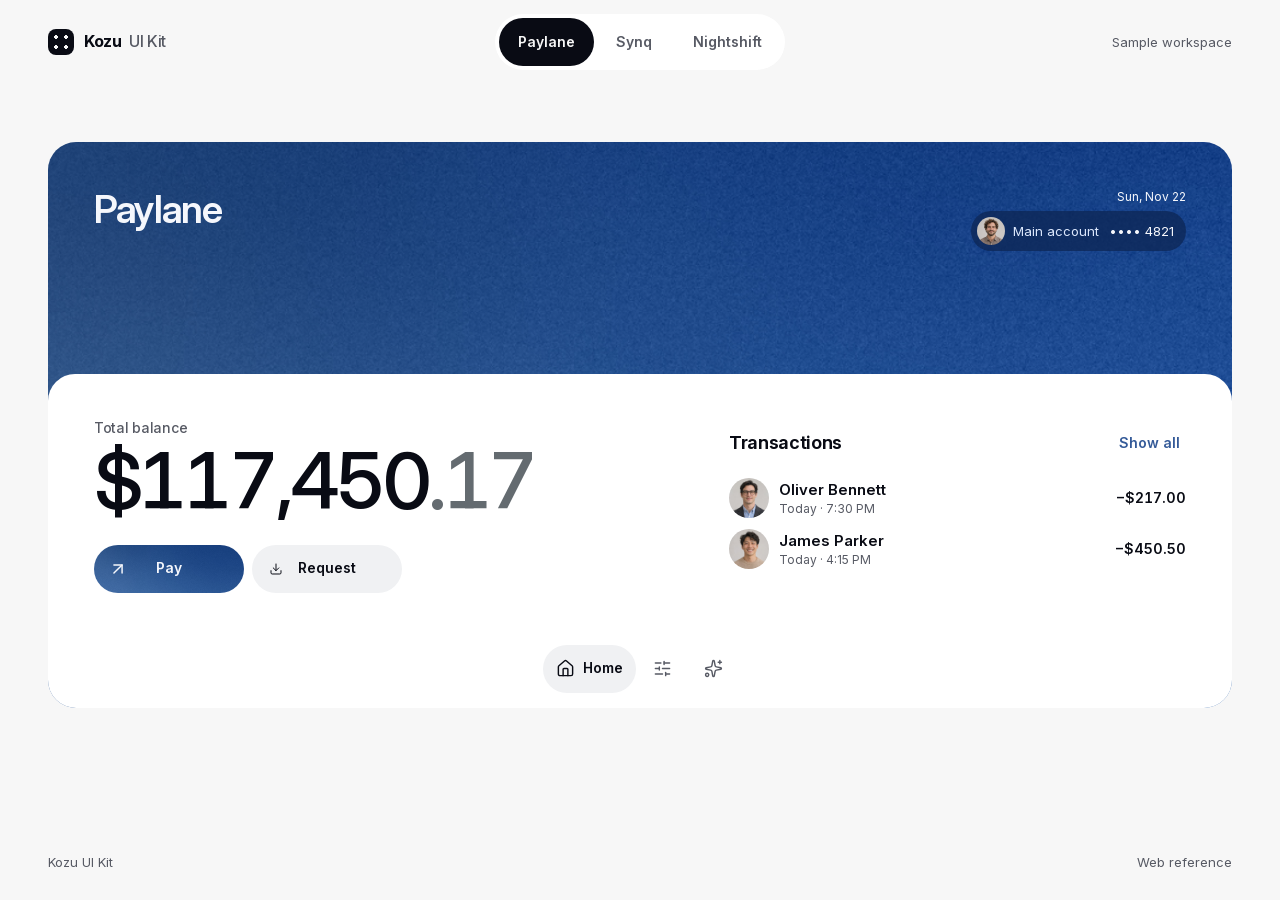
==== web/index.html @ 4b98b104 "Rebuild Kozu UI around Paylane, Synq and Nightshift" ====
<!doctype html>
<html lang="en" data-surface="paylane">
<head>
  <meta charset="utf-8">
  <meta name="viewport" content="width=device-width, initial-scale=1">
  <meta name="color-scheme" content="light dark">
  <title>Kozu UI Kit</title>
  <link rel="stylesheet" href="kozu.css">
  <script src="demo.js" defer></script>
</head>
<body>
  <svg class="kozu-symbols" xmlns="http://www.w3.org/2000/svg" aria-hidden="true">
    <symbol id="icon-up-right" viewBox="0 0 24 24"><path d="M7 7h10v10"/><path d="M7 17 17 7"/></symbol>
    <symbol id="icon-arrow-up" viewBox="0 0 24 24"><path d="m5 12 7-7 7 7"/><path d="M12 19V5"/></symbol>
    <symbol id="icon-download" viewBox="0 0 24 24"><path d="M12 15V3"/><path d="M21 15v4a2 2 0 0 1-2 2H5a2 2 0 0 1-2-2v-4"/><path d="m7 10 5 5 5-5"/></symbol>
    <symbol id="icon-shopping" viewBox="0 0 24 24"><path d="M16 10a4 4 0 0 1-8 0"/><path d="M3.103 6.034h17.794"/><path d="M3.4 5.467a2 2 0 0 0-.4 1.2V20a2 2 0 0 0 2 2h14a2 2 0 0 0 2-2V6.667a2 2 0 0 0-.4-1.2l-2-2.667A2 2 0 0 0 17 2H7a2 2 0 0 0-1.6.8z"/></symbol>
    <symbol id="icon-plus" viewBox="0 0 24 24"><path d="M5 12h14"/><path d="M12 5v14"/></symbol>
    <symbol id="icon-close" viewBox="0 0 24 24"><path d="M18 6 6 18"/><path d="m6 6 12 12"/></symbol>
    <symbol id="icon-sparkles" viewBox="0 0 24 24"><path d="M11.017 2.814a1 1 0 0 1 1.966 0l1.051 5.558a2 2 0 0 0 1.594 1.594l5.558 1.051a1 1 0 0 1 0 1.966l-5.558 1.051a2 2 0 0 0-1.594 1.594l-1.051 5.558a1 1 0 0 1-1.966 0l-1.051-5.558a2 2 0 0 0-1.594-1.594l-5.558-1.051a1 1 0 0 1 0-1.966l5.558-1.051a2 2 0 0 0 1.594-1.594z"/><path d="M20 2v4"/><path d="M22 4h-4"/><circle cx="4" cy="20" r="2"/></symbol>
    <symbol id="icon-layers" viewBox="0 0 24 24"><path d="M12.83 2.18a2 2 0 0 0-1.66 0L2.6 6.08a1 1 0 0 0 0 1.83l8.58 3.91a2 2 0 0 0 1.66 0l8.58-3.9a1 1 0 0 0 0-1.83z"/><path d="M2 12a1 1 0 0 0 .58.91l8.6 3.91a2 2 0 0 0 1.65 0l8.58-3.9A1 1 0 0 0 22 12"/><path d="M2 17a1 1 0 0 0 .58.91l8.6 3.91a2 2 0 0 0 1.65 0l8.58-3.9A1 1 0 0 0 22 17"/></symbol>
    <symbol id="icon-search" viewBox="0 0 24 24"><path d="m21 21-4.34-4.34"/><circle cx="11" cy="11" r="8"/></symbol>
    <symbol id="icon-chevron" viewBox="0 0 24 24"><path d="m6 9 6 6 6-6"/></symbol>
    <symbol id="icon-mic" viewBox="0 0 24 24"><path d="M12 19v3"/><path d="M19 10v2a7 7 0 0 1-14 0v-2"/><rect x="9" y="2" width="6" height="13" rx="3"/></symbol>
    <symbol id="icon-mail" viewBox="0 0 24 24"><path d="m22 7-8.991 5.727a2 2 0 0 1-2.009 0L2 7"/><rect x="2" y="4" width="20" height="16" rx="2"/></symbol>
    <symbol id="icon-calendar" viewBox="0 0 24 24"><path d="M8 2v4"/><path d="M16 2v4"/><rect width="18" height="18" x="3" y="4" rx="2"/><path d="M3 10h18"/><path d="M8 14h.01"/><path d="M12 14h.01"/><path d="M16 14h.01"/><path d="M8 18h.01"/><path d="M12 18h.01"/><path d="M16 18h.01"/></symbol>
    <symbol id="icon-folder" viewBox="0 0 24 24"><path d="M20 20a2 2 0 0 0 2-2V8a2 2 0 0 0-2-2h-7.9a2 2 0 0 1-1.69-.9L9.6 3.9A2 2 0 0 0 7.93 3H4a2 2 0 0 0-2 2v13a2 2 0 0 0 2 2Z"/></symbol>
    <symbol id="icon-check" viewBox="0 0 24 24"><path d="M20 6 9 17l-5-5"/></symbol>
    <symbol id="icon-file" viewBox="0 0 24 24"><path d="M6 22a2 2 0 0 1-2-2V4a2 2 0 0 1 2-2h8a2.4 2.4 0 0 1 1.704.706l3.588 3.588A2.4 2.4 0 0 1 20 8v12a2 2 0 0 1-2 2z"/><path d="M14 2v5a1 1 0 0 0 1 1h5"/><path d="M10 9H8"/><path d="M16 13H8"/><path d="M16 17H8"/></symbol>
    <symbol id="icon-home" viewBox="0 0 24 24"><path d="M15 21v-8a1 1 0 0 0-1-1h-4a1 1 0 0 0-1 1v8"/><path d="M3 10a2 2 0 0 1 .709-1.528l7-6a2 2 0 0 1 2.582 0l7 6A2 2 0 0 1 21 10v9a2 2 0 0 1-2 2H5a2 2 0 0 1-2-2z"/></symbol>
    <symbol id="icon-analytics" viewBox="0 0 24 24"><path d="M10 5H3"/><path d="M12 19H3"/><path d="M14 3v4"/><path d="M16 17v4"/><path d="M21 12h-9"/><path d="M21 19h-5"/><path d="M21 5h-7"/><path d="M8 10v4"/><path d="M8 12H3"/></symbol>
  </svg>
  <a class="kozu-skip" href="#main">Skip to content</a>
  <header class="kit-header">
    <div class="kit-brand"><span class="kit-mark" aria-hidden="true"></span>Kozu <span class="kit-brand-sub">UI Kit</span></div>
    <div class="kozu-tabs kit-tabs kozu-frost" role="tablist" aria-label="Reference apps">
      <button type="button" id="tab-paylane" role="tab" aria-selected="true" aria-controls="paylane">Paylane</button>
      <button type="button" id="tab-synq" role="tab" aria-selected="false" aria-controls="synq" tabindex="-1">Synq</button>
      <button type="button" id="tab-nightshift" role="tab" aria-selected="false" aria-controls="nightshift" tabindex="-1">Nightshift</button>
    </div>
    <span class="kit-meta">Sample workspace</span>
  </header>

  <main id="main" class="kit-main" tabindex="-1">
    <section id="paylane" class="view paylane" role="tabpanel" aria-labelledby="tab-paylane" tabindex="0">
      <div class="paylane-shell kozu-blue">
        <header class="paylane-heading">
          <h1>Paylane</h1>
          <div class="paylane-context"><time datetime="2026-11-22">Sun, Nov 22</time><div class="account-chip"><img class="account-photo" src="../Assets/People/alex.jpg" width="28" height="28" alt=""><div><span>Main account</span><span aria-label="Account ending in 4821">•••• 4821</span></div></div></div>
        </header>

        <div class="paylane-sheet">
          <div class="dock-wrap">
            <div class="kozu-tabs paylane-dock" role="tablist" aria-label="Paylane views">
              <button type="button" id="dock-home" role="tab" aria-label="Home" aria-selected="true" aria-controls="paylane-home"><svg class="kozu-icon icon-home" aria-hidden="true"><use href="#icon-home"></use></svg><span>Home</span></button>
              <button type="button" id="dock-analytics" role="tab" aria-label="Analytics" aria-selected="false" aria-controls="paylane-analytics" tabindex="-1"><svg class="kozu-icon icon-analytics" aria-hidden="true"><use href="#icon-analytics"></use></svg><span>Analytics</span></button>
              <button type="button" id="dock-update" role="tab" aria-label="Weekly update" aria-selected="false" aria-controls="paylane-update" tabindex="-1"><svg class="kozu-icon icon-sparkles" aria-hidden="true"><use href="#icon-sparkles"></use></svg><span>Update</span></button>
            </div>
          </div>
          <div class="paylane-pane paylane-home" id="paylane-home" role="tabpanel" aria-labelledby="dock-home" tabindex="0">
            <section class="balance" aria-labelledby="balance-heading">
              <h2 id="balance-heading">Total balance</h2>
              <p class="balance-value kozu-numeral" aria-label="117,450 dollars and 17 cents"><span>$117,450</span><span class="balance-cents">.17</span></p>
              <div class="balance-actions">
                <button type="button" class="kozu-button kozu-paired pay-button" data-transfer="pay"><svg class="kozu-icon icon-up-right" aria-hidden="true"><use href="#icon-up-right"></use></svg>Pay</button>
                <button type="button" class="kozu-button kozu-paired" data-transfer="request"><svg class="kozu-icon icon-download" aria-hidden="true"><use href="#icon-download"></use></svg>Request</button>
              </div>
              <p id="transfer-result" class="transfer-result" role="status"></p>
            </section>
            <section class="ledger" aria-labelledby="ledger-heading">
              <header class="section-heading"><h2 id="ledger-heading">Transactions</h2><button type="button" class="kozu-button kozu-quiet" id="ledger-toggle" aria-controls="older-transactions" aria-expanded="false">Show all</button></header>
              <ul role="list" class="ledger-list">
                <li data-spend="217" data-day="2026-11-22"><img class="ledger-photo" src="../Assets/People/oliver.jpg" width="40" height="40" alt=""><div><strong>Oliver Bennett</strong><time datetime="2026-11-22T19:30">Today · 7:30 PM</time></div><span class="kozu-numeral">−$217.00</span></li>
                <li data-spend="450.5" data-day="2026-11-22"><img class="ledger-photo" src="../Assets/People/james.jpg" width="40" height="40" alt=""><div><strong>James Parker</strong><time datetime="2026-11-22T16:15">Today · 4:15 PM</time></div><span class="kozu-numeral">−$450.50</span></li>
              </ul>
              <ul role="list" class="ledger-list" id="older-transactions" hidden>
                <li data-spend="84.25" data-day="2026-11-22"><span class="ledger-icon tone-sand"><svg class="kozu-icon icon-shopping" aria-hidden="true"><use href="#icon-shopping"></use></svg></span><div><strong>Common Market</strong><span>Today · 11:42 AM</span></div><span class="kozu-numeral">−$84.25</span></li>
                <li><span class="ledger-icon tone-blue"><svg class="kozu-icon icon-download" aria-hidden="true"><use href="#icon-download"></use></svg></span><div><strong>Studio payout</strong><span>Nov 21 · 9:00 AM</span></div><span class="kozu-numeral ledger-income">+$4,800.00</span></li>
                <li data-spend="310" data-day="2026-11-21"><span class="ledger-icon tone-violet"><svg class="kozu-icon icon-up-right" aria-hidden="true"><use href="#icon-up-right"></use></svg></span><div><strong>Union Studio</strong><span>Nov 21 · 8:42 AM</span></div><span class="kozu-numeral">−$310.00</span></li>
                <li data-spend="129" data-day="2026-11-20"><span class="ledger-icon tone-blue"><svg class="kozu-icon icon-shopping" aria-hidden="true"><use href="#icon-shopping"></use></svg></span><div><strong>Field Notes</strong><span>Nov 20 · 1:20 PM</span></div><span class="kozu-numeral">−$129.00</span></li>
                <li data-spend="540" data-day="2026-11-19"><span class="ledger-icon tone-blue"><svg class="kozu-icon icon-up-right" aria-hidden="true"><use href="#icon-up-right"></use></svg></span><div><strong>Northstar Works</strong><span>Nov 19 · 12:16 PM</span></div><span class="kozu-numeral">−$540.00</span></li>
                <li data-spend="72" data-day="2026-11-18"><span class="ledger-icon tone-sand"><svg class="kozu-icon icon-shopping" aria-hidden="true"><use href="#icon-shopping"></use></svg></span><div><strong>Courier Coffee</strong><span>Nov 18 · 9:04 AM</span></div><span class="kozu-numeral">−$72.00</span></li>
                <li data-spend="244.25" data-day="2026-11-17"><span class="ledger-icon tone-sand"><svg class="kozu-icon icon-shopping" aria-hidden="true"><use href="#icon-shopping"></use></svg></span><div><strong>Common Market</strong><span>Nov 17 · 6:31 PM</span></div><span class="kozu-numeral">−$244.25</span></li>
                <li data-spend="127.8" data-day="2026-11-16"><span class="ledger-icon tone-blue"><svg class="kozu-icon icon-up-right" aria-hidden="true"><use href="#icon-up-right"></use></svg></span><div><strong>Park Mobile</strong><span>Nov 16 · 11:07 AM</span></div><span class="kozu-numeral">−$127.80</span></li>
                <li data-spend="1875" data-day="2026-11-12"><span class="ledger-icon tone-violet"><svg class="kozu-icon icon-up-right" aria-hidden="true"><use href="#icon-up-right"></use></svg></span><div><strong>West End Properties</strong><span>Nov 12 · 10:02 AM</span></div><span class="kozu-numeral">−$1,875.00</span></li>
                <li><span class="ledger-icon tone-blue"><svg class="kozu-icon icon-download" aria-hidden="true"><use href="#icon-download"></use></svg></span><div><strong>Studio payout</strong><span>Nov 11 · 9:00 AM</span></div><span class="kozu-numeral ledger-income">+$4,000.00</span></li>
                <li data-spend="486" data-day="2026-11-04"><span class="ledger-icon tone-blue"><svg class="kozu-icon icon-shopping" aria-hidden="true"><use href="#icon-shopping"></use></svg></span><div><strong>Field Notes</strong><span>Nov 4 · 3:30 PM</span></div><span class="kozu-numeral">−$486.00</span></li>
              </ul>
            </section>
          </div>
          <section class="spending paylane-pane" id="paylane-analytics" role="tabpanel" aria-labelledby="dock-analytics" tabindex="0" hidden>
            <header class="section-heading">
              <h2 id="spending-heading">Spending</h2>
              <div class="kozu-segment" role="group" aria-label="Spending period">
                <button type="button" data-period="week" aria-pressed="true">Week</button>
                <button type="button" data-period="month" aria-pressed="false">Month</button>
              </div>
            </header>
            <p class="spending-total kozu-numeral" id="spending-total" aria-live="polite"></p>
            <p class="spending-date" id="spending-date"></p>
            <ul role="list" class="spending-chart" id="spending-chart" aria-label="Spending by day"></ul>
          </section>
          <section class="weekly kozu-story paylane-pane" id="paylane-update" role="tabpanel" aria-labelledby="dock-update" tabindex="0" hidden>
            <h2 id="weekly-heading"><svg class="kozu-icon icon-sparkles" aria-hidden="true"><use href="#icon-sparkles"></use></svg>Weekly update</h2>
            <div class="weekly-message">
              <p>Your income<br>is up <strong>20%.</strong></p>
              <p class="weekly-caption">$4,800 this week · $4,000 last week</p>
            </div>
          </section>
        </div>
      </div>
      <dialog class="transfer-dialog" id="transfer-dialog" aria-labelledby="transfer-title">
        <form id="transfer-form">
          <header class="section-heading"><h2 id="transfer-title">Pay</h2><button class="kozu-button kozu-icon-button kozu-quiet" id="transfer-close" type="button" aria-label="Close"><svg class="kozu-icon icon-close" aria-hidden="true"><use href="#icon-close"></use></svg></button></header>
          <p class="dialog-help">Sample transaction</p>
          <label>Person or business<input name="recipient" type="text" maxlength="80" required autofocus></label>
          <label>Amount in USD<input name="amount" type="number" inputmode="decimal" min="0.01" max="117450.17" step="0.01" required></label>
          <button class="kozu-button kozu-primary" type="submit" id="transfer-submit">Preview payment</button>
        </form>
      </dialog>
    </section>

    <section id="synq" class="view synq" role="tabpanel" aria-labelledby="tab-synq" tabindex="0" hidden>
      <header class="view-heading">
        <div><h1>Active Flow</h1><p>Synq workspace</p></div>
        <button type="button" class="kozu-button kozu-frost kozu-paired" id="new-task"><svg class="kozu-icon icon-plus" aria-hidden="true"><use href="#icon-plus"></use></svg>Add task</button>
      </header>

      <div class="synq-grid">
        <section class="agents kozu-frost" aria-labelledby="agents-heading">
          <header class="section-heading"><h2 id="agents-heading">Agents</h2><span class="panel-note" id="agent-count">3 in progress</span></header>
          <details class="agent" data-progress="74" name="agents">
            <summary><span class="agent-icon"><svg class="kozu-icon icon-sparkles" aria-hidden="true"><use href="#icon-sparkles"></use></svg></span><span class="agent-identity"><strong>Nova</strong><span>Personal assistant</span></span><span class="agent-meter" aria-hidden="true"><span class="kozu-dotmeter"></span></span><span class="agent-percent kozu-numeral">74%</span><svg class="kozu-icon icon-chevron" aria-hidden="true"><use href="#icon-chevron"></use></svg></summary>
            <div class="agent-detail">
              <ul role="list" class="agent-tasks"><li><span class="dot complete"></span><span>Sort incoming email</span><span>Done</span></li><li><span class="dot working"></span><span>Prepare meeting briefs</span><span>In progress</span></li></ul>
              <div class="agent-actions"><span class="agent-state">In progress</span><button type="button" class="kozu-button kozu-quiet" data-agent-action="pause">Pause</button><button type="button" class="kozu-button kozu-quiet" data-agent-action="advance">+10 points</button></div>
            </div>
          </details>
          <details class="agent" data-progress="41" name="agents" open>
            <summary><span class="agent-icon"><svg class="kozu-icon icon-layers" aria-hidden="true"><use href="#icon-layers"></use></svg></span><span class="agent-identity"><strong>Atlas</strong><span>Automation agent</span></span><span class="agent-meter" aria-hidden="true"><span class="kozu-dotmeter"></span></span><span class="agent-percent kozu-numeral">41%</span><svg class="kozu-icon icon-chevron" aria-hidden="true"><use href="#icon-chevron"></use></svg></summary>
            <div class="agent-detail">
              <ul role="list" class="agent-tasks"><li><span class="dot complete"></span><span>Process spreadsheets</span><span>Done</span></li><li><span class="dot working"></span><span>Gather industry reports</span><span>In progress</span></li><li><span class="dot"></span><span>Draft presentation</span><span>Queued</span></li></ul>
              <div class="agent-actions"><span class="agent-state">In progress</span><button type="button" class="kozu-button kozu-quiet" data-agent-action="pause">Pause</button><button type="button" class="kozu-button kozu-quiet" data-agent-action="advance">+10 points</button></div>
            </div>
          </details>
          <details class="agent" data-progress="22" name="agents">
            <summary><span class="agent-icon"><svg class="kozu-icon icon-search" aria-hidden="true"><use href="#icon-search"></use></svg></span><span class="agent-identity"><strong>Orion</strong><span>Research agent</span></span><span class="agent-meter" aria-hidden="true"><span class="kozu-dotmeter"></span></span><span class="agent-percent kozu-numeral">22%</span><svg class="kozu-icon icon-chevron" aria-hidden="true"><use href="#icon-chevron"></use></svg></summary>
            <div class="agent-detail">
              <ul role="list" class="agent-tasks"><li><span class="dot working"></span><span>Review source material</span><span>In progress</span></li><li><span class="dot"></span><span>Write research summary</span><span>Queued</span></li></ul>
              <div class="agent-actions"><span class="agent-state">In progress</span><button type="button" class="kozu-button kozu-quiet" data-agent-action="pause">Pause</button><button type="button" class="kozu-button kozu-quiet" data-agent-action="advance">+10 points</button></div>
            </div>
          </details>
          <p class="kozu-sr" id="agent-announcement" role="status"></p>
        </section>

        <div class="synq-side">
          <section class="synq-composer kozu-frost" aria-labelledby="composer-heading">
            <header class="section-heading"><h2 id="composer-heading">Ask Synq</h2><span class="panel-note">Sample input</span></header>
            <form id="task-form">
              <label for="task-input" class="kozu-sr">Task description</label>
              <textarea id="task-input" required maxlength="160" placeholder="Ask anything…"></textarea>
              <div class="composer-actions">
                <button type="button" id="listen" class="kozu-button kozu-quiet kozu-paired"><svg class="kozu-icon icon-mic" aria-hidden="true"><use href="#icon-mic"></use></svg><span id="listen-label">Listen</span></button>
                <div class="waveform" aria-hidden="true" hidden>
                  <span><i></i><i></i><i></i><i></i><i></i><i></i><i></i><i></i><i></i></span>
                  <span><i></i><i></i><i></i><i></i><i></i><i></i><i></i><i></i><i></i></span>
                  <span><i></i><i></i><i></i><i></i><i></i><i></i><i></i><i></i><i></i></span>
                </div>
                <button type="submit" class="kozu-button kozu-icon-button kozu-primary" aria-label="Queue task"><svg class="kozu-icon icon-arrow-up" aria-hidden="true"><use href="#icon-arrow-up"></use></svg></button>
              </div>
            </form>
            <p class="kozu-sr" id="listen-status" role="status"></p>
            <ul role="list" id="queued-tasks" class="queued-tasks" aria-label="Queued tasks" hidden></ul>
          </section>
          <section class="connections kozu-frost" aria-labelledby="connections-heading">
            <h2 id="connections-heading">Connected sources</h2>
            <div class="connections-row"><div class="kozu-sources" aria-hidden="true">
              <span><svg class="kozu-icon icon-mail" aria-hidden="true"><use href="#icon-mail"></use></svg></span><span><svg class="kozu-icon icon-calendar" aria-hidden="true"><use href="#icon-calendar"></use></svg></span><span><svg class="kozu-icon icon-folder" aria-hidden="true"><use href="#icon-folder"></use></svg></span>
            </div><p>Mail, Calendar, and Drive</p></div>
          </section>
        </div>
      </div>
    </section>

    <section id="nightshift" class="view nightshift" role="tabpanel" aria-labelledby="tab-nightshift" tabindex="0" hidden>
      <header class="view-heading">
        <div><h1>On-call terminal</h1><p>Nightshift</p></div>
        <span class="kozu-state"><span class="dot complete" aria-hidden="true"></span>On call</span>
      </header>

      <div class="terminal kozu-frost">
        <div class="terminal-top">
          <div class="kozu-tabs terminal-tabs" role="tablist" aria-label="Environment">
            <button type="button" id="tab-eu" role="tab" aria-selected="true" aria-controls="incident-view" data-env="eu">prod-eu</button>
            <button type="button" id="tab-us" role="tab" aria-selected="false" aria-controls="incident-view" data-env="us" tabindex="-1">prod-us</button>
            <button type="button" id="tab-stage" role="tab" aria-selected="false" aria-controls="incident-view" data-env="stage" tabindex="-1">staging</button>
          </div>
          <span id="terminal-scope" class="terminal-scope">214 services</span>
        </div>
        <div id="incident-view" class="terminal-body" role="tabpanel" aria-labelledby="tab-eu" tabindex="0">
          <aside class="incident-info" aria-labelledby="incident-heading">
            <span id="incident-id" class="incident-id"></span>
            <h2 id="incident-heading"></h2>
            <span class="kozu-state incident-state"><svg class="kozu-icon icon-check" aria-hidden="true"><use href="#icon-check"></use></svg>Resolved</span>
            <dl class="incident-metrics">
              <div><dt>Time to fix</dt><dd id="time-to-fix"></dd></div>
              <div><dt>People paged</dt><dd>0</dd></div>
            </dl>
            <p id="incident-summary"></p>
          </aside>
          <div class="terminal-output">
            <section aria-labelledby="log-heading">
              <header class="section-heading log-heading"><h3 id="log-heading">Run log</h3><span id="log-date" class="panel-note">Nov 22 · UTC</span></header>
              <ol role="list" id="run-log" class="run-log"></ol>
            </section>
            <figure class="terminal-chart">
              <figcaption><span id="terminal-chart-label"></span><span id="terminal-chart-value"></span></figcaption>
              <div id="terminal-bars" class="terminal-bars" aria-hidden="true"></div>
            </figure>
            <div class="terminal-controls">
              <label for="replay-step">Replay step</label>
              <input id="replay-step" type="range" min="1" max="5" value="5" step="1">
              <output id="replay-count" for="replay-step"></output>
              <button type="button" id="report-toggle" class="kozu-button kozu-quiet kozu-paired" aria-expanded="false" aria-controls="incident-report"><svg class="kozu-icon icon-file" aria-hidden="true"><use href="#icon-file"></use></svg><span>View report</span></button>
            </div>
            <div class="terminal-report" id="incident-report" hidden><h3>Incident report</h3><p id="report-copy"></p></div>
          </div>
        </div>
      </div>
    </section>
  </main>
  <footer class="kit-footer"><span>Kozu UI Kit</span><span>Web reference</span></footer>
</body>
</html>
---- web/kozu.css ----
/* Kozu foundation. Material, role, and control values shared by the web views. */
@font-face {
  font-family: Inter;
  src: url("../Fonts/InterVariable.woff2") format("woff2");
  font-style: normal;
  font-weight: 100 900;
  font-display: swap;
}

:root, [data-surface="paylane"] {
  color-scheme: light;
  --kozu-font: Inter, system-ui, -apple-system, BlinkMacSystemFont, "Segoe UI", sans-serif;
  --kozu-mono: ui-monospace, "SFMono-Regular", Consolas, monospace;
  --kozu-paper: #F7F7F7;
  --kozu-paper-raised: #FFFFFF;
  --kozu-paper-input: #F0F1F3;
  --kozu-paper-ink: #090B14;
  --kozu-paper-muted: #575A64;
  --kozu-blue-base: #14295F;
  --kozu-blue-light: #79A3DD;
  --kozu-blue-action: #345A98;
  --kozu-blue-ink: #F5F7FC;
  --kozu-blue-muted: #DCE8FD;
  --kozu-smoke-base: #090F19;
  --kozu-smoke-panel: #1B2634;
  --kozu-smoke-frost: #101A2AC2;
  --kozu-smoke-ink: #F5F7FC;
  --kozu-smoke-muted: #BAC6DA;
  --kozu-smoke-active: #D4E6FF;
  --kozu-night-base: #020908;
  --kozu-night-panel: #17231A;
  --kozu-night-frost: #041916CD;
  --kozu-night-ink: #F1F5F1;
  --kozu-night-muted: #ACBCB5;
  --kozu-acid: #BFDF38;
  --kozu-acid-ink: #1A240D;
  --kozu-radius: 24px;
  --kozu-radius-small: 14px;
  --kozu-radius-pill: 999px;
  --kozu-target: 48px;
  --kozu-blur: 28px;
  --kozu-overlay-blur: 40px;
  --kozu-canvas: var(--kozu-paper);
  --kozu-panel: var(--kozu-paper-raised);
  --kozu-ink: var(--kozu-paper-ink);
  --kozu-muted: var(--kozu-paper-muted);
  --kozu-accent: var(--kozu-blue-action);
  --kozu-on-accent: #fff;
  --kozu-focus: #172f58;
  --kozu-on-focus: #fff;
  --kozu-control: var(--kozu-paper-input);
  --kozu-hover: #dce2df;
  --kozu-frost: var(--kozu-panel);
}

[data-surface="synq"] {
  color-scheme: dark;
  --kozu-font: "Helvetica Neue", Helvetica, Arial, sans-serif;
  --kozu-canvas: var(--kozu-smoke-base);
  --kozu-panel: var(--kozu-smoke-panel);
  --kozu-ink: var(--kozu-smoke-ink);
  --kozu-muted: var(--kozu-smoke-muted);
  --kozu-accent: var(--kozu-smoke-active);
  --kozu-on-accent: #152239;
  --kozu-focus: #e5efff;
  --kozu-on-focus: #101c30;
  --kozu-control: #253143;
  --kozu-hover: #384760;
  --kozu-frost: var(--kozu-smoke-frost);
}

[data-surface="nightshift"] {
  color-scheme: dark;
  --kozu-font: Inter, system-ui, -apple-system, BlinkMacSystemFont, "Segoe UI", sans-serif;
  --kozu-canvas: var(--kozu-night-base);
  --kozu-panel: var(--kozu-night-panel);
  --kozu-ink: var(--kozu-night-ink);
  --kozu-muted: var(--kozu-night-muted);
  --kozu-accent: var(--kozu-acid);
  --kozu-on-accent: var(--kozu-acid-ink);
  --kozu-focus: #efffd0;
  --kozu-on-focus: #17240b;
  --kozu-control: #213326;
  --kozu-hover: #304638;
  --kozu-frost: var(--kozu-night-frost);
}

* { box-sizing: border-box; }
[hidden] { display: none !important; }
html { min-inline-size: 0; background: var(--kozu-canvas); }
body {
  margin: 0;
  min-block-size: 100vh;
  display: flex;
  flex-direction: column;
  color: var(--kozu-ink);
  font: 400 1rem/1.45 var(--kozu-font);
  -webkit-font-smoothing: antialiased;
}
button, input, textarea { color: inherit; font: inherit; }
button, input, textarea, dialog { border: 0; }
button { cursor: pointer; }
button:disabled { cursor: default; opacity: .56; }
:where(h1, h2, h3, p, figure, ul, ol, dl, dd) { margin: 0; }
:where(ul, ol) { padding: 0; list-style: none; }
h1, h2, h3 { line-height: 1.13; }
h2 { font-size: 1.125rem; font-weight: 650; letter-spacing: -.02em; }
h3 { font-size: 1rem; }
::selection { background: var(--kozu-focus); color: var(--kozu-on-focus); }

.kozu-numeral { font-variant-numeric: tabular-nums lining-nums; }
.kozu-card { background: var(--kozu-panel); border-radius: var(--kozu-radius); }
.kozu-frost, .kozu-segment {
  background: var(--kozu-panel);
}

.kozu-button, .kozu-tabs > button, .kozu-segment > button {
  display: inline-flex;
  align-items: center;
  justify-content: center;
  gap: 8px;
  min-block-size: var(--kozu-target);
  border-radius: var(--kozu-radius-pill);
  padding: 8px 16px;
  background: var(--kozu-control);
  color: var(--kozu-ink);
  font-size: .875rem;
  font-weight: 600;
  line-height: 1.2;
}
.kozu-quiet, .kozu-tabs > button, .kozu-segment > button { background: transparent; }
.kozu-primary { background: var(--kozu-accent); color: var(--kozu-on-accent); }
.kozu-button.kozu-frost { background: var(--kozu-panel); }
@supports ((backdrop-filter: blur(1px)) or (-webkit-backdrop-filter: blur(1px))) {
  .kozu-frost, .kozu-button.kozu-frost {
    background: var(--kozu-frost);
    -webkit-backdrop-filter: blur(var(--kozu-blur));
    backdrop-filter: blur(var(--kozu-blur));
  }
}
.kozu-button.kozu-icon-button { inline-size: var(--kozu-target); padding: 0; }
.kozu-tabs, .kozu-segment {
  display: inline-flex;
  align-items: center;
  gap: 3px;
  padding: 4px;
  border-radius: var(--kozu-radius-pill);
}
.kozu-tabs > button { color: var(--kozu-muted); white-space: nowrap; }
.kozu-tabs > button[aria-selected="true"],
.kozu-segment > button[aria-pressed="true"] {
  background: var(--kozu-canvas);
  color: var(--kozu-ink);
}
@media (hover: hover) {
  .kozu-button:not(:disabled):hover, .kozu-tabs > button:hover, .kozu-segment > button:hover {
    background: var(--kozu-hover);
    color: var(--kozu-ink);
  }
}
.kozu-button:not(:disabled):active, .kozu-tabs > button:active, .kozu-segment > button:active {
  background: var(--kozu-accent);
  color: var(--kozu-on-accent);
}
:where(.kozu-button, .kozu-tabs > button, .kozu-segment > button):focus-visible {
  outline: 0;
  background: var(--kozu-focus) !important;
  color: var(--kozu-on-focus) !important;
  box-shadow: 0 4px 12px rgb(0 0 0 / .24);
}
.kozu-state {
  display: inline-flex;
  align-items: center;
  gap: 7px;
  width: fit-content;
  min-height: 26px;
  padding: 4px 10px;
  border-radius: var(--kozu-radius-pill);
  background: var(--kozu-control);
  color: var(--kozu-ink);
  font-size: .75rem;
  font-weight: 600;
}
.kozu-state .kozu-icon { inline-size: 14px; block-size: 14px; }
.kozu-sr, .kozu-skip:not(:focus) {
  position: absolute;
  inline-size: 1px;
  block-size: 1px;
  overflow: hidden;
  padding: 0;
  clip-path: inset(50%);
  white-space: nowrap;
}
.kozu-skip:focus {
  position: absolute;
  z-index: 2;
  top: 12px;
  left: 12px;
  padding: 12px 18px;
  border-radius: var(--kozu-radius-pill);
  background: var(--kozu-focus);
  color: var(--kozu-on-focus);
  outline: 0;
}
.kozu-symbols { position: absolute; width: 0; height: 0; overflow: hidden; }
.kozu-icon {
  display: inline-block;
  inline-size: 1.125rem;
  block-size: 1.125rem;
  flex: none;
  fill: none;
  stroke: currentColor;
  stroke-width: 1.8;
  stroke-linecap: round;
  stroke-linejoin: round;
}
.kozu-icon-button > .kozu-icon { inline-size: 24px; block-size: 24px; }
.kozu-button.kozu-paired { position: relative; padding-inline: calc(var(--kozu-target) / 2 + 12px); }
.kozu-paired > .kozu-icon {
  position: absolute;
  inset-inline-start: calc(var(--kozu-target) / 2);
  inset-block-start: 50%;
  width: .95em;
  height: .95em;
  translate: -50% -50%;
}
.kozu-paired > .icon-up-right { width: 1.4em; height: 1.4em; }

.kozu-blue {
  background-color: var(--kozu-blue-base);
  background-image: linear-gradient(120deg, rgb(9 30 72 / .46), rgb(15 44 90 / .06)),
    url("../Assets/Materials/blue.jpg"),
    radial-gradient(ellipse at 81% 125%, #6faff7, var(--kozu-blue-light) 53%, var(--kozu-blue-base) 93%);
  background-position: center;
  background-size: cover;
  color: var(--kozu-blue-ink);
}
.kozu-story {
  background-color: #0d1730;
  background-image: linear-gradient(0deg, rgb(6 13 29 / .77), rgb(11 28 62 / .21)),
    url("../Assets/Materials/story.jpg"),
    linear-gradient(155deg, #2e60ad, #172e5e 55%, #0c1428 87%);
  background-position: 50% 54%;
  background-size: cover;
  color: var(--kozu-blue-ink);
}
.kozu-dotmeter {
  --dot-size: 5px;
  --dot-pitch: 8px;
  display: block;
  width: 100%;
  height: var(--dot-size);
  -webkit-mask: radial-gradient(circle, #000 2px, transparent 2.6px) left center / var(--dot-pitch) var(--dot-size) repeat-x;
  mask: radial-gradient(circle, #000 2px, transparent 2.6px) left center / var(--dot-pitch) var(--dot-size) repeat-x;
  background: linear-gradient(90deg, var(--kozu-accent) var(--progress, 0%), #586677 var(--progress, 0%));
}
.kozu-sources { display: inline-flex; align-items: center; padding-inline-end: 8px; }
.kozu-sources > span {
  display: grid;
  place-items: center;
  inline-size: 40px;
  block-size: 40px;
  margin-inline-end: -8px;
  border-radius: 50%;
  background: #eaf0f9;
  color: #1b4265;
}
.kozu-sources > span:nth-child(2) { background: #cbddee; color: #214a76; }
.kozu-sources > span:nth-child(3) { background: #b1c5e3; color: #172d56; }
.kozu-sources .kozu-icon { inline-size: 24px; block-size: 24px; }

/* Reference layout */
[data-surface="synq"] body {
  background-image: linear-gradient(90deg, var(--kozu-smoke-base) 0%, rgb(9 15 25 / .82) 42%, rgb(9 15 25 / .27)),
    linear-gradient(0deg, var(--kozu-smoke-base) 1%, transparent 74%),
    url("../Assets/Materials/agents.jpg"),
    url("../Assets/Materials/smoke.jpg"),
    radial-gradient(ellipse at 99% 12%, #84a5d4, #253959 42%, var(--kozu-smoke-base) 76%);
  background-size: auto, auto, cover, cover, cover;
  background-position: center;
}
[data-surface="nightshift"] body {
  background-image: linear-gradient(0deg, var(--kozu-night-base) 0, rgb(2 9 8 / .88) 34%, rgb(2 9 8 / .24) 78%),
    linear-gradient(90deg, var(--kozu-night-base) 0%, rgb(2 9 8 / .66) 39%, transparent),
    url("../Assets/Materials/acid.jpg"),
    radial-gradient(ellipse at 95% -5%, #cce047, #5d8b26 34%, #0e4532 60%, var(--kozu-night-base) 94%);
  background-size: auto, auto, cover, cover;
  background-position: center, center, center 44%, center;
}
.kit-header, .kit-footer, .kit-main {
  width: min(100% - 96px, 1200px);
  margin-inline: auto;
}
.kit-header {
  min-height: 84px;
  display: grid;
  align-items: center;
  grid-template-columns: minmax(max-content, 1fr) auto minmax(max-content, 1fr);
  gap: 16px;
}
.kit-brand, .kit-footer { display: flex; align-items: center; gap: 8px; }
.kit-brand { font-size: 1rem; font-weight: 700; letter-spacing: -.025em; white-space: nowrap; }
.kit-brand-sub { color: var(--kozu-muted); font-weight: 500; }
.kit-mark {
  inline-size: 26px;
  block-size: 26px;
  margin-inline-end: 2px;
  background:
    radial-gradient(circle at 8px 8px, var(--kozu-canvas) 1.8px, transparent 2px),
    radial-gradient(circle at 18px 8px, var(--kozu-canvas) 1.8px, transparent 2px),
    radial-gradient(circle at 8px 18px, var(--kozu-canvas) 1.8px, transparent 2px),
    radial-gradient(circle at 18px 18px, var(--kozu-canvas) 1.8px, transparent 2px),
    var(--kozu-ink);
  border-radius: 8px;
}
.kit-meta { justify-self: end; }
[data-surface]:not([data-surface="paylane"]) .kit-meta {
  border-radius: var(--kozu-radius-pill);
  padding: 5px 10px;
  background: var(--kozu-panel);
}
.kit-meta, .kit-footer { color: var(--kozu-muted); font-size: .8125rem; }
.kit-tabs > button { padding-inline: 19px; }
.kit-tabs > button[aria-selected="true"] { background: var(--kozu-ink); color: var(--kozu-canvas); }
.kit-main { flex: 1; }
.kit-footer { justify-content: space-between; padding-block: 28px; }
.view { padding-block: clamp(24px, 4.5vw, 60px) 16px; }
:where(.kit-main, .view, .terminal-body):focus { outline: 0; }
:where(.view, .terminal-body):focus-visible .view-heading h1,
.terminal-body:focus-visible #incident-heading {
  text-decoration: underline;
  text-underline-offset: .16em;
}
.view-heading, .section-heading {
  display: flex;
  align-items: center;
  justify-content: space-between;
  gap: 12px;
}
.view-heading { margin-block-end: 28px; align-items: end; }
.view-heading h1 { font-size: clamp(2.45rem, 5.1vw, 4.5rem); line-height: .98; letter-spacing: -.047em; font-weight: 620; }
.view-heading p { margin-top: 9px; color: var(--kozu-muted); }
.panel-note { color: var(--kozu-muted); font-size: .8125rem; }

.paylane-shell { border-radius: 28px; overflow: hidden; }
.paylane-heading {
  display: flex;
  align-items: start;
  justify-content: space-between;
  gap: 14px;
  min-height: clamp(166px, 23vw, 232px);
  padding: clamp(19px, 4vw, 46px);
}
.paylane-heading h1 { font-size: clamp(1.6rem, 3vw, 2.65rem); font-weight: 600; letter-spacing: -.035em; }
.paylane-context { display: grid; justify-items: end; gap: 6px; }
.paylane-context time { color: var(--kozu-blue-ink); font-size: .75rem; }
.account-chip {
  display: flex;
  align-items: center;
  gap: 8px;
  padding: 6px 12px 6px 6px;
  border-radius: var(--kozu-radius-pill);
  background: rgb(13 38 84 / .75);
  color: var(--kozu-blue-muted);
  font-size: .8125rem;
}
.account-photo { border-radius: 50%; object-fit: cover; }
.account-chip > div { display: flex; flex-wrap: wrap; column-gap: 10px; }
.account-chip span:last-child { color: var(--kozu-blue-ink); white-space: nowrap; }
.paylane-sheet {
  display: flex;
  flex-direction: column;
  min-height: 334px;
  border-radius: 27px 27px 0 0;
  background: var(--kozu-panel);
  color: var(--kozu-ink);
}
.paylane-pane:focus { outline: 0; }
.paylane-pane:focus-visible > h2:first-of-type,
.paylane-pane:focus-visible > .section-heading > h2,
.paylane-home:focus-visible .balance h2, .paylane:focus-visible .paylane-heading h1 {
  text-decoration: underline;
  text-underline-offset: .16em;
}
.paylane-home {
  display: grid;
  grid-template-columns: minmax(0, 1.25fr) minmax(0, 1fr);
  gap: clamp(26px, 5vw, 70px);
  padding: clamp(20px, 4vw, 46px);
}
.balance { align-self: start; min-width: 0; }
.balance h2 { color: var(--kozu-muted); font-size: .875rem; font-weight: 500; }
.balance-value {
  margin-top: 5px;
  color: var(--kozu-paper-ink);
  font-size: min(clamp(2.3rem, 6.1vw, 5.45rem), 8vw);
  font-weight: 530;
  line-height: 1.04;
  letter-spacing: -.061em;
  white-space: nowrap;
}
.balance-cents { color: #646b70; }
.balance-actions { display: flex; flex-wrap: wrap; gap: 8px; margin-top: 23px; }
.balance-actions button { flex: 0 1 150px; }
.balance-actions .pay-button {
  background-color: var(--kozu-blue-action);
  background-image: linear-gradient(rgb(12 38 85 / .46), rgb(12 38 85 / .38)), url("../Assets/Materials/blue.jpg");
  background-size: cover;
  background-position: center 62%;
  color: var(--kozu-blue-ink);
}
@media (hover: hover) {
  .balance-actions .pay-button:hover { background: #173b76; color: #fff; }
}
.balance-actions .pay-button:focus-visible { background-image: none; }
.dock-wrap { order: 1; text-align: center; margin: auto 0 0; padding: 0 12px 15px; }
.paylane-dock { padding: 0; }
.paylane-dock > button { min-inline-size: var(--kozu-target); padding-inline: 13px; }
.paylane-dock > button > span { display: none; }
.paylane-dock > button[aria-selected="true"] { background: var(--kozu-paper-input); color: var(--kozu-ink); }
.paylane-dock > button[aria-selected="true"] > span { display: inline; }
.paylane-dock .kozu-icon { inline-size: 19px; block-size: 19px; }

.weekly { display: flex; flex-direction: column; justify-content: space-between; gap: 26px; min-height: 250px; margin: 14px; padding: clamp(20px, 4vw, 42px); border-radius: 16px; }
.weekly h2 { display: flex; align-items: center; gap: 9px; font-size: .875rem; }
.weekly-message p:first-child { font-size: clamp(1.9rem, 4vw, 3.8rem); line-height: .99; letter-spacing: -.045em; }
.weekly-message strong { font-weight: 650; }
.weekly-caption { margin-top: 14px; font-size: .875rem; color: var(--kozu-blue-muted); }
.spending { padding: clamp(20px, 4vw, 46px); }
.ledger .section-heading { margin-block-end: 5px; }
.ledger .section-heading button { color: var(--kozu-blue-action); margin-inline-end: -10px; }
.ledger-list li {
  display: grid;
  grid-template-columns: 40px minmax(0, 1fr) auto;
  gap: 10px;
  align-items: center;
  min-height: 51px;
  padding-block: 5px;
}
.ledger-list li > div > * { display: block; }
.ledger-list strong { font-weight: 600; font-size: .9375rem; overflow-wrap: anywhere; }
.ledger-list li > div > :is(span, time) { font-size: .75rem; color: var(--kozu-muted); }
.ledger-list li > .kozu-numeral { font-size: .875rem; font-weight: 600; }
.ledger-icon, .ledger-photo {
  display: grid;
  place-items: center;
  inline-size: 40px;
  block-size: 40px;
  border-radius: 50%;
  object-fit: cover;
}
.tone-violet { background: #e9e7f2; color: #48386b; }
.tone-blue { background: #e5ecf8; color: #233e70; }
.tone-sand { background: #f3eddf; color: #665122; }
.ledger-income { color: #23634c; }
.kozu-segment { background: var(--kozu-control); }
.kozu-segment > button { padding-inline: 13px; }
@media (pointer: fine) { .kozu-segment > button { min-block-size: 36px; } }
.kozu-segment > button[aria-pressed="true"] { background: var(--kozu-panel); }
.spending-total { margin-top: 12px; font-size: 2.25rem; font-weight: 600; letter-spacing: -.04em; line-height: 1; }
.spending-date { margin-top: 6px; color: var(--kozu-muted); font-size: .8125rem; }
.spending-chart {
  display: grid;
  grid-auto-flow: column;
  grid-auto-columns: minmax(0, 1fr);
  gap: 5px;
  margin-top: 19px;
}
.spending-chart li {
  display: grid;
  grid-template-rows: 1fr auto;
  grid-template-columns: minmax(0, 1fr);
  gap: 5px;
  height: 115px;
  align-items: end;
  justify-items: center;
  color: var(--kozu-muted);
  font-size: .6875rem;
  text-align: center;
}
.spending-chart .chart-bar {
  width: min(65%, 30px);
  min-width: 8px;
  height: var(--bar-height);
  min-height: 2px;
  border-radius: 4px 4px 1px 1px;
  background: #778dac;
}
.spending-chart li:last-child .chart-bar { background: var(--kozu-blue-action); }
.transfer-result:not(:empty) { margin-top: 16px; color: var(--kozu-muted); }
.transfer-dialog {
  width: min(440px, 100% - 32px);
  max-height: 90dvh;
  margin: auto;
  padding: 24px;
  border-radius: var(--kozu-radius);
  background: var(--kozu-panel);
  color: var(--kozu-ink);
  box-shadow: 0 18px 68px rgb(8 24 43 / .25);
}
.transfer-dialog::backdrop {
  background: rgb(13 25 48 / .52);
  -webkit-backdrop-filter: blur(var(--kozu-overlay-blur));
  backdrop-filter: blur(var(--kozu-overlay-blur));
}
.transfer-dialog .section-heading button { margin: -8px -6px -8px 0; }
.transfer-dialog label { display: grid; gap: 5px; margin-block: 16px; font-size: .875rem; font-weight: 600; }
.transfer-dialog input, .synq-composer textarea {
  background: var(--kozu-control);
  color: var(--kozu-ink);
  padding: 11px 14px;
  border-radius: var(--kozu-radius-small);
}
.transfer-dialog input { min-width: 0; min-height: 48px; font-size: 1rem; }
.transfer-dialog input:focus-visible, .synq-composer textarea:focus-visible {
  outline: 0;
  background: var(--kozu-focus);
  color: var(--kozu-on-focus);
}
.transfer-dialog .dialog-help { margin-top: 9px; color: var(--kozu-muted); font-size: .875rem; }

.synq-grid { display: grid; grid-template-columns: minmax(0, 7fr) minmax(0, 5fr); gap: 14px; align-items: start; }
.agents, .synq-composer, .connections { padding: clamp(16px, 2.5vw, 25px); border-radius: var(--kozu-radius); }
.synq-side { display: grid; gap: 14px; }
.agents > .section-heading { margin-block-end: 17px; }
.agent {
  border-radius: var(--kozu-radius-small);
  background: rgb(7 14 25 / .45);
}
.agent + .agent { margin-top: 8px; }
.agent[open] { background: rgb(7 14 25 / .70); }
.agent summary {
  display: grid;
  grid-template-columns: 40px minmax(0, 1fr) minmax(40px, 30%) 3.1ch 16px;
  align-items: center;
  gap: 12px;
  min-height: 68px;
  padding: 10px 14px;
  border-radius: var(--kozu-radius-small);
  cursor: pointer;
  list-style: none;
}
.agent summary::-webkit-details-marker { display: none; }
.agent summary:hover { background: rgb(148 177 224 / .12); }
.agent summary:focus-visible { outline: 0; background: #3e577c; color: #fff; }
.agent summary:focus-visible .agent-identity > span { color: #f4f8ff; }
.agent summary > .icon-chevron { color: var(--kozu-muted); }
.agent[open] summary > .icon-chevron { rotate: 180deg; }
.agent-icon { display: grid; place-items: center; min-height: 40px; border-radius: 50%; background: #23324a; color: #e4eeff; }
.agent-icon > .kozu-icon { width: 20px; height: 20px; }
.agent-identity { display: grid; }
.agent-identity strong { font-weight: 650; }
.agent-identity .agent-inline-state { color: var(--kozu-accent); font-size: .6875rem; }
.agent-identity > span { color: var(--kozu-muted); font-size: .8125rem; }
.agent-percent { font-size: .8125rem; text-align: end; }
.agent-detail { padding: 0 14px 12px; }
.agent-tasks { padding: 5px 0 9px; }
.agent-tasks li { display: grid; align-items: center; grid-template-columns: 8px minmax(0, 1fr) auto; gap: 10px; min-height: 36px; font-size: .875rem; }
.agent-tasks li > span:last-child { font-size: .75rem; text-align: end; color: var(--kozu-muted); }
.dot { display: inline-block; width: 7px; height: 7px; flex: none; border-radius: 50%; background: #7688a0; }
.dot.complete { background: #afe0ba; }
.dot.working { background: #aecbff; }
.agent-actions { display: flex; flex-wrap: wrap; align-items: center; gap: 3px; }
.agent-actions button { padding-inline: 10px; font-size: .8125rem; }
.agent-state { margin-inline-end: auto; padding-inline-end: 4px; color: var(--kozu-muted); font-size: .8125rem; }
.synq-composer {
  background-image: linear-gradient(110deg, rgb(15 24 37 / .95) 45%, rgb(17 28 45 / .64)), url("../Assets/Materials/smoke.jpg");
  background-size: cover;
  background-position: 75% 45%;
}
.synq-composer form { margin-top: 15px; }
.synq-composer textarea { display: block; width: 100%; min-height: 100px; resize: vertical; font-size: 1rem; }
.synq-composer textarea::placeholder { color: var(--kozu-muted); }
.synq-composer textarea:focus-visible::placeholder { color: #384d64; }
.composer-actions { display: flex; align-items: center; gap: 6px; margin-top: 8px; }
.composer-actions { flex-wrap: wrap; }
.composer-actions button:last-child { margin-inline-start: auto; }
.waveform { display: grid; gap: 4px; align-content: center; }
.waveform > span { display: grid; grid-template-columns: repeat(9, 4px); gap: 4px; }
.waveform i {
  --rest: .37;
  width: 4px;
  height: 4px;
  border-radius: 50%;
  background: var(--kozu-accent);
  opacity: var(--rest);
  animation: listen-brightness 1.05s ease-in-out infinite alternate;
}
.waveform > span:nth-child(2) i { --rest: .73; }
.waveform > span:nth-child(3) i { animation-delay: -.19s; }
.waveform i:nth-child(3n + 2) { animation-delay: -.39s; }
.waveform i:nth-child(3n) { animation-delay: -.73s; }
@keyframes listen-brightness { to { opacity: 1; } }
.queued-tasks { margin-top: 12px; overflow-wrap: anywhere; }
.queued-tasks li { display: grid; grid-template-columns: 8px minmax(0, 1fr); align-items: baseline; gap: 8px; padding-block: 6px; font-size: .875rem; }
.connections-row { display: flex; align-items: center; gap: 11px; margin-top: 12px; }
.connections-row p { color: var(--kozu-muted); font-size: .875rem; }

.nightshift .view-heading > .kozu-state { background: var(--kozu-acid); color: var(--kozu-acid-ink); }
.nightshift .view-heading .dot { background: #314713; }
.nightshift .view-heading p { color: #d3e0d1; }
.terminal {
  overflow: hidden;
  border-radius: var(--kozu-radius);
  box-shadow: 0 18px 60px rgb(0 0 0 / .24);
}
.terminal-top { display: flex; align-items: center; justify-content: space-between; gap: 10px; padding: 12px 17px; background: rgb(128 164 111 / .11); }
.terminal-tabs { flex-wrap: wrap; padding: 0; }
.terminal-tabs > button { padding-inline: 13px; font-family: var(--kozu-mono); font-size: .8125rem; }
.terminal-tabs > button[aria-selected="true"] { background: var(--kozu-accent); color: var(--kozu-on-accent); }
.terminal-scope, .incident-id { color: var(--kozu-muted); font: .75rem/1.4 var(--kozu-mono); }
.terminal-body { display: grid; grid-template-columns: minmax(215px, 4fr) minmax(0, 8fr); }
.incident-info { padding: clamp(16px, 2.7vw, 30px); background: rgb(92 122 88 / .10); }
.incident-info h2 { margin-block: 10px 12px; font-size: clamp(1.6rem, 3vw, 2.5rem); font-weight: 630; letter-spacing: -.04em; overflow-wrap: anywhere; }
.incident-state { color: var(--kozu-acid); }
.incident-metrics {
  display: grid;
  gap: 10px;
  grid-template-columns: repeat(2, minmax(0, 1fr));
  margin-top: 23px;
}
.incident-metrics div { min-width: 0; padding: 12px 10px; background: var(--kozu-control); border-radius: 10px; }
.incident-metrics dt { color: var(--kozu-muted); font-size: .75rem; }
.incident-metrics dd { margin-top: 4px; font: 600 1.125rem/1.15 var(--kozu-mono); font-variant-numeric: tabular-nums; }
.incident-info p { max-width: 37ch; margin-top: 20px; color: var(--kozu-muted); font-size: .875rem; }
.terminal-output {
  min-width: 0;
  padding: clamp(16px, 2.7vw, 30px);
  background-color: var(--kozu-night-base);
  background-image: linear-gradient(rgb(9 16 13 / .87), rgb(9 16 13 / .95)), url("../Assets/Materials/night.jpg");
  background-size: cover;
  background-position: center;
}
.log-heading { margin-bottom: 12px; }
.log-heading h3, .terminal-report h3 { font-size: .875rem; }
.run-log { display: grid; gap: 7px; min-height: 139px; align-content: start; padding-block: 4px; }
.run-log li {
  display: grid;
  grid-template-columns: 8ch 7ch minmax(0, 1fr);
  gap: 10px;
  color: var(--kozu-night-ink);
  font: .8125rem/1.45 var(--kozu-mono);
}
.run-log time { color: var(--kozu-night-muted); }
.run-log .log-kind { color: #adc7e5; }
.run-log .log-alert { color: #ffbb91; }
.run-log .log-fixed { color: var(--kozu-acid); }
.terminal-chart {
  margin-top: 14px;
  padding: 12px;
  border-radius: 12px;
  background: rgb(129 154 126 / .10);
  font: .75rem/1.4 var(--kozu-mono);
}
.terminal-chart figcaption { display: flex; justify-content: space-between; gap: 12px; color: var(--kozu-muted); }
.terminal-chart figcaption span:last-child { text-align: end; color: var(--kozu-acid); }
.terminal-bars { display: grid; grid-auto-columns: minmax(0, 1fr); grid-auto-flow: column; gap: 3px; align-items: end; height: 68px; margin-top: 8px; }
.terminal-bars > i { min-height: 3px; height: var(--bar-height); border-radius: 1px; background: #9baed0; }
.terminal-bars > .is-peak { background: #fca980; }
.terminal-bars > .is-after { background: var(--kozu-acid); }
.terminal-bars > .is-future { opacity: .22; }
.terminal-controls { display: flex; flex-wrap: wrap; align-items: center; gap: 6px 10px; margin-top: 11px; }
.terminal-controls label { font-size: .8125rem; color: var(--kozu-muted); }
.terminal-controls input {
  appearance: none;
  flex: 1 1 86px;
  min-width: 70px;
  height: 48px;
  margin: 0;
  padding: 0 5px;
  background: transparent;
  cursor: pointer;
}
.terminal-controls input::-webkit-slider-runnable-track { height: 4px; border-radius: 3px; background: #58735c; }
.terminal-controls input::-moz-range-track { height: 4px; border-radius: 3px; background: #58735c; }
.terminal-controls input::-webkit-slider-thumb {
  appearance: none;
  width: 15px;
  height: 15px;
  margin-top: -5.5px;
  border: 0;
  border-radius: 50%;
  background: var(--kozu-acid);
}
.terminal-controls input::-moz-range-thumb { width: 15px; height: 15px; border: 0; border-radius: 50%; background: var(--kozu-acid); }
.terminal-controls input:focus-visible { outline: 0; background: #4b664f; box-shadow: 0 3px 12px rgb(0 0 0 / .4); border-radius: 8px; }
.terminal-controls output { color: var(--kozu-muted); font: .75rem/1.3 var(--kozu-mono); }
.terminal-controls button { padding-inline: 10px; }
.terminal-report { margin-top: 7px; padding: 13px; border-radius: 12px; background: var(--kozu-night-panel); }
.terminal-report p { margin-top: 5px; max-width: 65ch; color: var(--kozu-muted); font-size: .875rem; }

@media (max-width: 950px) {
  .kit-header, .kit-main, .kit-footer { width: calc(100% - 56px); }
}
@media (max-width: 760px) {
  .kit-header { grid-template-columns: 1fr auto; min-height: 70px; }
  .kit-meta { display: none; }
  .synq-grid { grid-template-columns: 1fr; }
  .paylane-home { gap: 25px; }
  .balance-actions button { flex: 1 0 auto; }
  .terminal-body { grid-template-columns: minmax(0, 1fr); }
  .incident-metrics { grid-template-columns: repeat(2, minmax(0, 130px)); margin-top: 14px; }
  .incident-info p { margin-top: 12px; }
}
@media (max-width: 540px) {
  .kit-header, .kit-main, .kit-footer { width: calc(100% - 32px); }
  .kit-header { grid-template-columns: 1fr; gap: 13px; padding-block: 15px 0; }
  .kit-tabs { width: 100%; flex-wrap: wrap; border-radius: 20px; }
  .kit-tabs > button { min-width: 0; flex: 1 1 auto; padding-inline: 6px; }
  .view-heading { align-items: start; flex-wrap: wrap; margin-block-end: 19px; }
  .view-heading h1 { font-size: clamp(2.05rem, 10vw, 3.4rem); }
  .paylane-home { grid-template-columns: 1fr; }
  .balance-value { font-size: min(clamp(2rem, 11vw, 4rem), 12vw); }
  .balance-actions { margin-top: 16px; }
  .weekly { min-height: 210px; }
  .account-chip > div { display: grid; }
  .ledger .section-heading { margin-block-end: 1px; }
  .agent summary { grid-template-columns: 34px minmax(0, 1fr) minmax(24px, 22%) 3.1ch 12px; gap: 7px; padding-inline: 8px; }
  .agent-icon { min-height: 34px; }
  .agent-detail { padding-inline: 9px; }
  .terminal-top { flex-wrap: wrap; padding-inline: 10px; }
  .terminal-tabs > button { padding-inline: 9px; }
  .run-log li { grid-template-columns: 8ch minmax(0, 1fr); gap: 1px 7px; }
  .run-log li > span:last-child { grid-column: 2; }
}
@media (prefers-reduced-motion: reduce) {
  .waveform i { animation: none; }
  :where(.kozu-button, .kozu-tabs > button, .kozu-segment > button):focus-visible { box-shadow: none; }
}
@media (prefers-reduced-transparency: reduce) {
  .kozu-frost, .kozu-button.kozu-frost { background: var(--kozu-panel); -webkit-backdrop-filter: none; backdrop-filter: none; }
  .transfer-dialog::backdrop { background: rgb(13 25 48 / .82); -webkit-backdrop-filter: none; backdrop-filter: none; }
}
@media (forced-colors: active) {
  .dot, .kozu-dotmeter, .spending-chart .chart-bar, .terminal-bars > i {
    forced-color-adjust: none;
    background: CanvasText;
  }
  :where(.kozu-button, .kozu-tabs > button, .kozu-segment > button):focus-visible,
  .agent summary:focus-visible, .terminal-controls input:focus-visible,
  .synq-composer textarea:focus-visible, .transfer-dialog input:focus-visible { outline: 2px solid Highlight; outline-offset: -3px; }
  [aria-selected="true"], .kozu-segment > [aria-pressed="true"] { text-decoration: underline; }
}
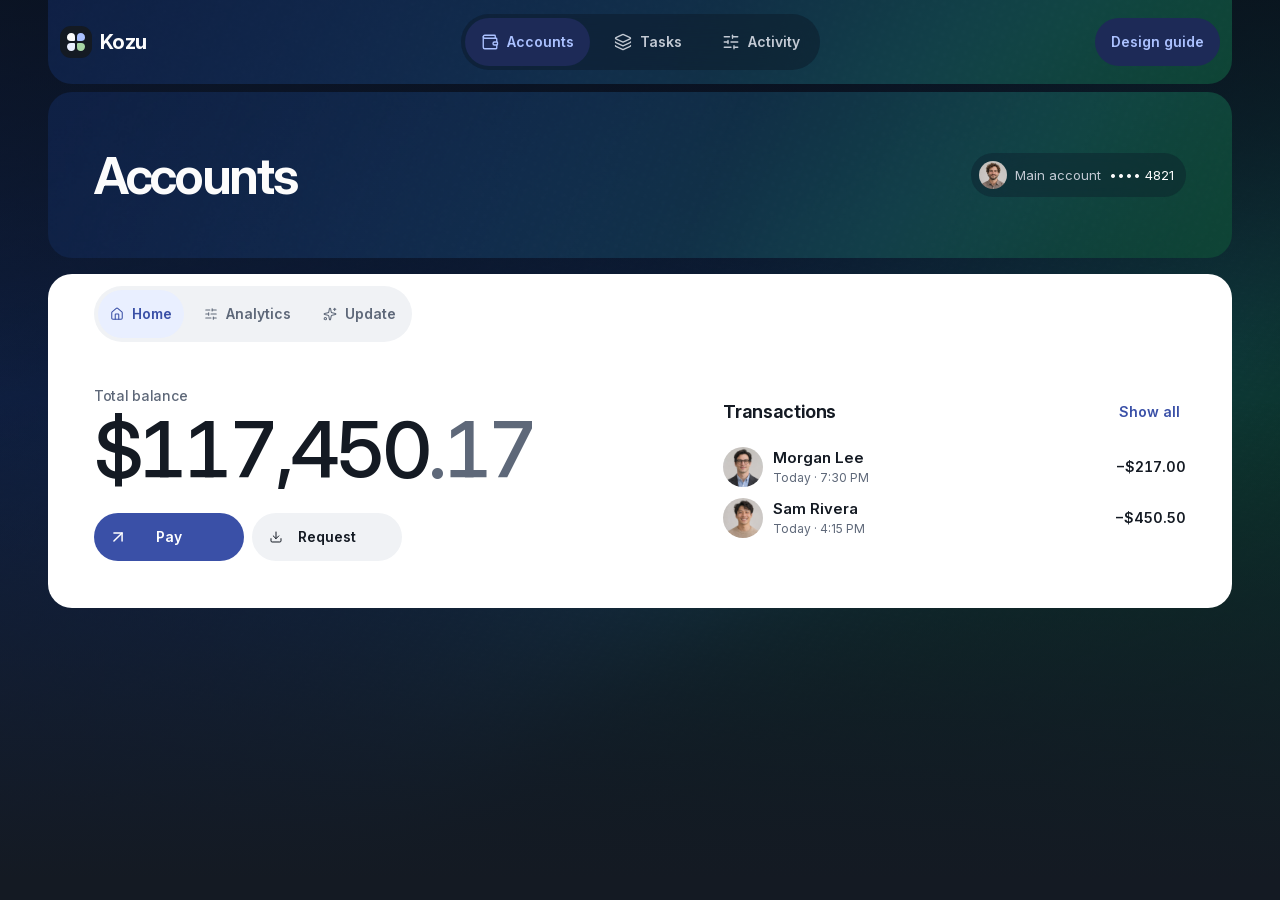
==== commit 5dd6c0b2: "Unify the Kozu design system and fit complete dot grids to available space" ====
--- a/web/index.html
+++ b/web/index.html
@@ -1,14 +1,15 @@
 <!doctype html>
-<html lang="en" data-surface="paylane">
+<html lang="en">
 <head>
   <meta charset="utf-8">
-  <meta name="viewport" content="width=device-width, initial-scale=1">
+  <meta name="viewport" content="width=device-width, initial-scale=1, viewport-fit=cover">
   <meta name="color-scheme" content="light dark">
-  <title>Kozu UI Kit</title>
+  <title>Kozu</title>
   <link rel="stylesheet" href="kozu.css">
+  <script src="dot-grid.js" defer></script>
   <script src="demo.js" defer></script>
 </head>
-<body>
+<body class="workspace" data-surface="navy" data-theme="dark">
   <svg class="kozu-symbols" xmlns="http://www.w3.org/2000/svg" aria-hidden="true">
     <symbol id="icon-up-right" viewBox="0 0 24 24"><path d="M7 7h10v10"/><path d="M7 17 17 7"/></symbol>
     <symbol id="icon-arrow-up" viewBox="0 0 24 24"><path d="m5 12 7-7 7 7"/><path d="M12 19V5"/></symbol>
@@ -24,91 +25,92 @@
     <symbol id="icon-mail" viewBox="0 0 24 24"><path d="m22 7-8.991 5.727a2 2 0 0 1-2.009 0L2 7"/><rect x="2" y="4" width="20" height="16" rx="2"/></symbol>
     <symbol id="icon-calendar" viewBox="0 0 24 24"><path d="M8 2v4"/><path d="M16 2v4"/><rect width="18" height="18" x="3" y="4" rx="2"/><path d="M3 10h18"/><path d="M8 14h.01"/><path d="M12 14h.01"/><path d="M16 14h.01"/><path d="M8 18h.01"/><path d="M12 18h.01"/><path d="M16 18h.01"/></symbol>
     <symbol id="icon-folder" viewBox="0 0 24 24"><path d="M20 20a2 2 0 0 0 2-2V8a2 2 0 0 0-2-2h-7.9a2 2 0 0 1-1.69-.9L9.6 3.9A2 2 0 0 0 7.93 3H4a2 2 0 0 0-2 2v13a2 2 0 0 0 2 2Z"/></symbol>
+    <symbol id="icon-alert" viewBox="0 0 24 24"><circle cx="12" cy="12" r="10"/><line x1="12" x2="12" y1="8" y2="12"/><line x1="12" x2="12.01" y1="16" y2="16"/></symbol>
     <symbol id="icon-check" viewBox="0 0 24 24"><path d="M20 6 9 17l-5-5"/></symbol>
     <symbol id="icon-file" viewBox="0 0 24 24"><path d="M6 22a2 2 0 0 1-2-2V4a2 2 0 0 1 2-2h8a2.4 2.4 0 0 1 1.704.706l3.588 3.588A2.4 2.4 0 0 1 20 8v12a2 2 0 0 1-2 2z"/><path d="M14 2v5a1 1 0 0 0 1 1h5"/><path d="M10 9H8"/><path d="M16 13H8"/><path d="M16 17H8"/></symbol>
+    <symbol id="icon-wallet" viewBox="0 0 24 24"><path d="M19 7V4a1 1 0 0 0-1-1H5a2 2 0 0 0 0 4h15a1 1 0 0 1 1 1v4h-3a2 2 0 0 0 0 4h3a1 1 0 0 0 1-1v-2a1 1 0 0 0-1-1"/><path d="M3 5v14a2 2 0 0 0 2 2h15a1 1 0 0 0 1-1v-4"/></symbol>
     <symbol id="icon-home" viewBox="0 0 24 24"><path d="M15 21v-8a1 1 0 0 0-1-1h-4a1 1 0 0 0-1 1v8"/><path d="M3 10a2 2 0 0 1 .709-1.528l7-6a2 2 0 0 1 2.582 0l7 6A2 2 0 0 1 21 10v9a2 2 0 0 1-2 2H5a2 2 0 0 1-2-2z"/></symbol>
     <symbol id="icon-analytics" viewBox="0 0 24 24"><path d="M10 5H3"/><path d="M12 19H3"/><path d="M14 3v4"/><path d="M16 17v4"/><path d="M21 12h-9"/><path d="M21 19h-5"/><path d="M21 5h-7"/><path d="M8 10v4"/><path d="M8 12H3"/></symbol>
   </svg>
   <a class="kozu-skip" href="#main">Skip to content</a>
-  <header class="kit-header">
-    <div class="kit-brand"><span class="kit-mark" aria-hidden="true"></span>Kozu <span class="kit-brand-sub">UI Kit</span></div>
-    <div class="kozu-tabs kit-tabs kozu-frost" role="tablist" aria-label="Reference apps">
-      <button type="button" id="tab-paylane" role="tab" aria-selected="true" aria-controls="paylane">Paylane</button>
-      <button type="button" id="tab-synq" role="tab" aria-selected="false" aria-controls="synq" tabindex="-1">Synq</button>
-      <button type="button" id="tab-nightshift" role="tab" aria-selected="false" aria-controls="nightshift" tabindex="-1">Nightshift</button>
+  <header class="workspace-header kozu-field">
+    <div class="workspace-brand"><span class="kozu-mark" aria-hidden="true"><i></i><i></i><i></i><i></i></span>Kozu</div>
+    <div class="kozu-tabs workspace-tabs kozu-frost" role="tablist" aria-label="Workspace">
+      <button type="button" id="tab-accounts" role="tab" aria-selected="true" aria-controls="accounts"><svg class="kozu-icon" aria-hidden="true"><use href="#icon-wallet"></use></svg><span>Accounts</span></button>
+      <button type="button" id="tab-tasks" role="tab" aria-selected="false" aria-controls="tasks" tabindex="-1"><svg class="kozu-icon" aria-hidden="true"><use href="#icon-layers"></use></svg><span>Tasks</span></button>
+      <button type="button" id="tab-activity" role="tab" aria-selected="false" aria-controls="activity" tabindex="-1"><svg class="kozu-icon" aria-hidden="true"><use href="#icon-analytics"></use></svg><span>Activity</span></button>
     </div>
-    <span class="kit-meta">Sample workspace</span>
+    <a class="workspace-guide kozu-button" href="guide.html">Design guide</a>
   </header>
 
-  <main id="main" class="kit-main" tabindex="-1">
-    <section id="paylane" class="view paylane" role="tabpanel" aria-labelledby="tab-paylane" tabindex="0">
-      <div class="paylane-shell kozu-blue">
-        <header class="paylane-heading">
-          <h1>Paylane</h1>
-          <div class="paylane-context"><time datetime="2026-11-22">Sun, Nov 22</time><div class="account-chip"><img class="account-photo" src="../Assets/People/alex.jpg" width="28" height="28" alt=""><div><span>Main account</span><span aria-label="Account ending in 4821">•••• 4821</span></div></div></div>
-        </header>
-
-        <div class="paylane-sheet">
-          <div class="dock-wrap">
-            <div class="kozu-tabs paylane-dock" role="tablist" aria-label="Paylane views">
-              <button type="button" id="dock-home" role="tab" aria-label="Home" aria-selected="true" aria-controls="paylane-home"><svg class="kozu-icon icon-home" aria-hidden="true"><use href="#icon-home"></use></svg><span>Home</span></button>
-              <button type="button" id="dock-analytics" role="tab" aria-label="Analytics" aria-selected="false" aria-controls="paylane-analytics" tabindex="-1"><svg class="kozu-icon icon-analytics" aria-hidden="true"><use href="#icon-analytics"></use></svg><span>Analytics</span></button>
-              <button type="button" id="dock-update" role="tab" aria-label="Weekly update" aria-selected="false" aria-controls="paylane-update" tabindex="-1"><svg class="kozu-icon icon-sparkles" aria-hidden="true"><use href="#icon-sparkles"></use></svg><span>Update</span></button>
-            </div>
-          </div>
-          <div class="paylane-pane paylane-home" id="paylane-home" role="tabpanel" aria-labelledby="dock-home" tabindex="0">
-            <section class="balance" aria-labelledby="balance-heading">
-              <h2 id="balance-heading">Total balance</h2>
-              <p class="balance-value kozu-numeral" aria-label="117,450 dollars and 17 cents"><span>$117,450</span><span class="balance-cents">.17</span></p>
-              <div class="balance-actions">
-                <button type="button" class="kozu-button kozu-paired pay-button" data-transfer="pay"><svg class="kozu-icon icon-up-right" aria-hidden="true"><use href="#icon-up-right"></use></svg>Pay</button>
-                <button type="button" class="kozu-button kozu-paired" data-transfer="request"><svg class="kozu-icon icon-download" aria-hidden="true"><use href="#icon-download"></use></svg>Request</button>
-              </div>
-              <p id="transfer-result" class="transfer-result" role="status"></p>
-            </section>
-            <section class="ledger" aria-labelledby="ledger-heading">
-              <header class="section-heading"><h2 id="ledger-heading">Transactions</h2><button type="button" class="kozu-button kozu-quiet" id="ledger-toggle" aria-controls="older-transactions" aria-expanded="false">Show all</button></header>
-              <ul role="list" class="ledger-list">
-                <li data-spend="217" data-day="2026-11-22"><img class="ledger-photo" src="../Assets/People/oliver.jpg" width="40" height="40" alt=""><div><strong>Oliver Bennett</strong><time datetime="2026-11-22T19:30">Today · 7:30 PM</time></div><span class="kozu-numeral">−$217.00</span></li>
-                <li data-spend="450.5" data-day="2026-11-22"><img class="ledger-photo" src="../Assets/People/james.jpg" width="40" height="40" alt=""><div><strong>James Parker</strong><time datetime="2026-11-22T16:15">Today · 4:15 PM</time></div><span class="kozu-numeral">−$450.50</span></li>
-              </ul>
-              <ul role="list" class="ledger-list" id="older-transactions" hidden>
-                <li data-spend="84.25" data-day="2026-11-22"><span class="ledger-icon tone-sand"><svg class="kozu-icon icon-shopping" aria-hidden="true"><use href="#icon-shopping"></use></svg></span><div><strong>Common Market</strong><span>Today · 11:42 AM</span></div><span class="kozu-numeral">−$84.25</span></li>
-                <li><span class="ledger-icon tone-blue"><svg class="kozu-icon icon-download" aria-hidden="true"><use href="#icon-download"></use></svg></span><div><strong>Studio payout</strong><span>Nov 21 · 9:00 AM</span></div><span class="kozu-numeral ledger-income">+$4,800.00</span></li>
-                <li data-spend="310" data-day="2026-11-21"><span class="ledger-icon tone-violet"><svg class="kozu-icon icon-up-right" aria-hidden="true"><use href="#icon-up-right"></use></svg></span><div><strong>Union Studio</strong><span>Nov 21 · 8:42 AM</span></div><span class="kozu-numeral">−$310.00</span></li>
-                <li data-spend="129" data-day="2026-11-20"><span class="ledger-icon tone-blue"><svg class="kozu-icon icon-shopping" aria-hidden="true"><use href="#icon-shopping"></use></svg></span><div><strong>Field Notes</strong><span>Nov 20 · 1:20 PM</span></div><span class="kozu-numeral">−$129.00</span></li>
-                <li data-spend="540" data-day="2026-11-19"><span class="ledger-icon tone-blue"><svg class="kozu-icon icon-up-right" aria-hidden="true"><use href="#icon-up-right"></use></svg></span><div><strong>Northstar Works</strong><span>Nov 19 · 12:16 PM</span></div><span class="kozu-numeral">−$540.00</span></li>
-                <li data-spend="72" data-day="2026-11-18"><span class="ledger-icon tone-sand"><svg class="kozu-icon icon-shopping" aria-hidden="true"><use href="#icon-shopping"></use></svg></span><div><strong>Courier Coffee</strong><span>Nov 18 · 9:04 AM</span></div><span class="kozu-numeral">−$72.00</span></li>
-                <li data-spend="244.25" data-day="2026-11-17"><span class="ledger-icon tone-sand"><svg class="kozu-icon icon-shopping" aria-hidden="true"><use href="#icon-shopping"></use></svg></span><div><strong>Common Market</strong><span>Nov 17 · 6:31 PM</span></div><span class="kozu-numeral">−$244.25</span></li>
-                <li data-spend="127.8" data-day="2026-11-16"><span class="ledger-icon tone-blue"><svg class="kozu-icon icon-up-right" aria-hidden="true"><use href="#icon-up-right"></use></svg></span><div><strong>Park Mobile</strong><span>Nov 16 · 11:07 AM</span></div><span class="kozu-numeral">−$127.80</span></li>
-                <li data-spend="1875" data-day="2026-11-12"><span class="ledger-icon tone-violet"><svg class="kozu-icon icon-up-right" aria-hidden="true"><use href="#icon-up-right"></use></svg></span><div><strong>West End Properties</strong><span>Nov 12 · 10:02 AM</span></div><span class="kozu-numeral">−$1,875.00</span></li>
-                <li><span class="ledger-icon tone-blue"><svg class="kozu-icon icon-download" aria-hidden="true"><use href="#icon-download"></use></svg></span><div><strong>Studio payout</strong><span>Nov 11 · 9:00 AM</span></div><span class="kozu-numeral ledger-income">+$4,000.00</span></li>
-                <li data-spend="486" data-day="2026-11-04"><span class="ledger-icon tone-blue"><svg class="kozu-icon icon-shopping" aria-hidden="true"><use href="#icon-shopping"></use></svg></span><div><strong>Field Notes</strong><span>Nov 4 · 3:30 PM</span></div><span class="kozu-numeral">−$486.00</span></li>
-              </ul>
-            </section>
-          </div>
-          <section class="spending paylane-pane" id="paylane-analytics" role="tabpanel" aria-labelledby="dock-analytics" tabindex="0" hidden>
-            <header class="section-heading">
-              <h2 id="spending-heading">Spending</h2>
-              <div class="kozu-segment" role="group" aria-label="Spending period">
-                <button type="button" data-period="week" aria-pressed="true">Week</button>
-                <button type="button" data-period="month" aria-pressed="false">Month</button>
-              </div>
-            </header>
-            <p class="spending-total kozu-numeral" id="spending-total" aria-live="polite"></p>
-            <p class="spending-date" id="spending-date"></p>
-            <ul role="list" class="spending-chart" id="spending-chart" aria-label="Spending by day"></ul>
-          </section>
-          <section class="weekly kozu-story paylane-pane" id="paylane-update" role="tabpanel" aria-labelledby="dock-update" tabindex="0" hidden>
-            <h2 id="weekly-heading"><svg class="kozu-icon icon-sparkles" aria-hidden="true"><use href="#icon-sparkles"></use></svg>Weekly update</h2>
-            <div class="weekly-message">
-              <p>Your income<br>is up <strong>20%.</strong></p>
-              <p class="weekly-caption">$4,800 this week · $4,000 last week</p>
-            </div>
-          </section>
-        </div>
+  <main id="main" class="workspace-main" tabindex="-1">
+    <section id="accounts" class="view" role="tabpanel" aria-labelledby="tab-accounts" tabindex="0">
+      <header class="view-heading kozu-field">
+        <h1 class="kozu-display">Accounts</h1>
+        <div class="account-chip kozu-frost kozu-frost-control"><img class="account-photo" src="../Assets/People/alex.jpg" width="28" height="28" alt=""><div><span>Main account</span><span aria-label="Account ending in 4821">•••• 4821</span></div></div>
+      </header>
+
+      <div class="accounts-sheet kozu-card" data-surface="paper" data-theme="light">
+        <div class="accounts-navigation">
+          <div class="kozu-tabs accounts-dock" role="tablist" aria-label="Accounts views">
+            <button type="button" id="dock-home" role="tab" aria-label="Home" aria-selected="true" aria-controls="accounts-home"><svg class="kozu-icon icon-home" aria-hidden="true"><use href="#icon-home"></use></svg><span>Home</span></button>
+            <button type="button" id="dock-analytics" role="tab" aria-label="Analytics" aria-selected="false" aria-controls="accounts-analytics" tabindex="-1"><svg class="kozu-icon icon-analytics" aria-hidden="true"><use href="#icon-analytics"></use></svg><span>Analytics</span></button>
+            <button type="button" id="dock-update" role="tab" aria-label="Weekly update" aria-selected="false" aria-controls="accounts-update" tabindex="-1"><svg class="kozu-icon icon-sparkles" aria-hidden="true"><use href="#icon-sparkles"></use></svg><span>Update</span></button>
+          </div>
+        </div>
+        <div class="accounts-pane accounts-home" id="accounts-home" role="tabpanel" aria-labelledby="dock-home" tabindex="0">
+          <section class="balance" aria-labelledby="balance-heading">
+            <h2 id="balance-heading">Total balance</h2>
+            <p class="balance-value kozu-numeral"><span class="kozu-sr">117,450 dollars and 17 cents</span><span class="balance-amount" aria-hidden="true"><span>$117,450</span><span class="balance-cents">.17</span></span></p>
+            <div class="balance-actions">
+              <button type="button" class="kozu-button kozu-primary kozu-paired" data-transfer="pay"><svg class="kozu-icon icon-up-right" aria-hidden="true"><use href="#icon-up-right"></use></svg>Pay</button>
+              <button type="button" class="kozu-button kozu-paired" data-transfer="request"><svg class="kozu-icon icon-download" aria-hidden="true"><use href="#icon-download"></use></svg>Request</button>
+            </div>
+            <p id="transfer-result" class="transfer-result" role="status"></p>
+          </section>
+          <section class="ledger" aria-labelledby="ledger-heading">
+            <header class="section-heading"><h2 id="ledger-heading">Transactions</h2><button type="button" class="kozu-button kozu-quiet" id="ledger-toggle" aria-controls="older-transactions" aria-expanded="false">Show all</button></header>
+            <ul role="list" class="ledger-list">
+              <li data-spend="217" data-day="2026-11-22"><img class="ledger-photo" src="../Assets/People/oliver.jpg" width="40" height="40" alt=""><div><strong>Morgan Lee</strong><time datetime="2026-11-22T19:30">Today · 7:30 PM</time></div><span class="kozu-numeral">−$217.00</span></li>
+              <li data-spend="450.5" data-day="2026-11-22"><img class="ledger-photo" src="../Assets/People/james.jpg" width="40" height="40" alt=""><div><strong>Sam Rivera</strong><time datetime="2026-11-22T16:15">Today · 4:15 PM</time></div><span class="kozu-numeral">−$450.50</span></li>
+            </ul>
+            <ul role="list" class="ledger-list" id="older-transactions" hidden>
+              <li data-spend="84.25" data-day="2026-11-22"><span class="ledger-icon tone-neutral"><svg class="kozu-icon icon-shopping" aria-hidden="true"><use href="#icon-shopping"></use></svg></span><div><strong>Common Market</strong><span>Today · 11:42 AM</span></div><span class="kozu-numeral">−$84.25</span></li>
+              <li><span class="ledger-icon tone-blue"><svg class="kozu-icon icon-download" aria-hidden="true"><use href="#icon-download"></use></svg></span><div><strong>Studio payout</strong><span>Nov 21 · 9:00 AM</span></div><span class="kozu-numeral ledger-income">+$4,800.00</span></li>
+              <li data-spend="310" data-day="2026-11-21"><span class="ledger-icon tone-jade"><svg class="kozu-icon icon-up-right" aria-hidden="true"><use href="#icon-up-right"></use></svg></span><div><strong>Union Studio</strong><span>Nov 21 · 8:42 AM</span></div><span class="kozu-numeral">−$310.00</span></li>
+              <li data-spend="129" data-day="2026-11-20"><span class="ledger-icon tone-blue"><svg class="kozu-icon icon-shopping" aria-hidden="true"><use href="#icon-shopping"></use></svg></span><div><strong>Field Notes</strong><span>Nov 20 · 1:20 PM</span></div><span class="kozu-numeral">−$129.00</span></li>
+              <li data-spend="540" data-day="2026-11-19"><span class="ledger-icon tone-blue"><svg class="kozu-icon icon-up-right" aria-hidden="true"><use href="#icon-up-right"></use></svg></span><div><strong>Northstar Works</strong><span>Nov 19 · 12:16 PM</span></div><span class="kozu-numeral">−$540.00</span></li>
+              <li data-spend="72" data-day="2026-11-18"><span class="ledger-icon tone-neutral"><svg class="kozu-icon icon-shopping" aria-hidden="true"><use href="#icon-shopping"></use></svg></span><div><strong>Courier Coffee</strong><span>Nov 18 · 9:04 AM</span></div><span class="kozu-numeral">−$72.00</span></li>
+              <li data-spend="244.25" data-day="2026-11-17"><span class="ledger-icon tone-neutral"><svg class="kozu-icon icon-shopping" aria-hidden="true"><use href="#icon-shopping"></use></svg></span><div><strong>Common Market</strong><span>Nov 17 · 6:31 PM</span></div><span class="kozu-numeral">−$244.25</span></li>
+              <li data-spend="127.8" data-day="2026-11-16"><span class="ledger-icon tone-blue"><svg class="kozu-icon icon-up-right" aria-hidden="true"><use href="#icon-up-right"></use></svg></span><div><strong>Park Mobile</strong><span>Nov 16 · 11:07 AM</span></div><span class="kozu-numeral">−$127.80</span></li>
+              <li data-spend="1875" data-day="2026-11-12"><span class="ledger-icon tone-jade"><svg class="kozu-icon icon-up-right" aria-hidden="true"><use href="#icon-up-right"></use></svg></span><div><strong>West End Properties</strong><span>Nov 12 · 10:02 AM</span></div><span class="kozu-numeral">−$1,875.00</span></li>
+              <li><span class="ledger-icon tone-blue"><svg class="kozu-icon icon-download" aria-hidden="true"><use href="#icon-download"></use></svg></span><div><strong>Studio payout</strong><span>Nov 11 · 9:00 AM</span></div><span class="kozu-numeral ledger-income">+$4,000.00</span></li>
+              <li data-spend="486" data-day="2026-11-04"><span class="ledger-icon tone-blue"><svg class="kozu-icon icon-shopping" aria-hidden="true"><use href="#icon-shopping"></use></svg></span><div><strong>Field Notes</strong><span>Nov 4 · 3:30 PM</span></div><span class="kozu-numeral">−$486.00</span></li>
+            </ul>
+          </section>
+        </div>
+        <section class="spending accounts-pane" id="accounts-analytics" role="tabpanel" aria-labelledby="dock-analytics" tabindex="0" hidden>
+          <header class="section-heading">
+            <h2 id="spending-heading">Spending</h2>
+            <div class="kozu-segment" role="group" aria-label="Spending period">
+              <button type="button" data-period="week" aria-pressed="true">Week</button>
+              <button type="button" data-period="month" aria-pressed="false">Month</button>
+            </div>
+          </header>
+          <p class="spending-total kozu-numeral" id="spending-total" aria-live="polite"></p>
+          <p class="spending-date" id="spending-date"></p>
+          <p id="spending-selection" class="spending-selection kozu-numeral"></p>
+          <ul role="list" class="spending-chart" id="spending-chart" aria-label="Spending by day"></ul>
+        </section>
+        <section class="weekly kozu-field accounts-pane" data-surface="navy" data-theme="dark" id="accounts-update" role="tabpanel" aria-labelledby="dock-update" tabindex="0" hidden>
+          <h2 id="weekly-heading"><svg class="kozu-icon icon-sparkles" aria-hidden="true"><use href="#icon-sparkles"></use></svg>Weekly update</h2>
+          <div class="weekly-message">
+            <p>Your income<br>is up <strong>20%.</strong></p>
+            <p class="weekly-caption">$4,800 this week · $4,000 last week</p>
+          </div>
+        </section>
       </div>
-      <dialog class="transfer-dialog" id="transfer-dialog" aria-labelledby="transfer-title">
+      <dialog class="transfer-dialog" data-surface="paper" data-theme="light" id="transfer-dialog" aria-labelledby="transfer-title">
         <form id="transfer-form">
           <header class="section-heading"><h2 id="transfer-title">Pay</h2><button class="kozu-button kozu-icon-button kozu-quiet" id="transfer-close" type="button" aria-label="Close"><svg class="kozu-icon icon-close" aria-hidden="true"><use href="#icon-close"></use></svg></button></header>
           <p class="dialog-help">Sample transaction</p>
@@ -119,31 +121,31 @@
       </dialog>
     </section>
 
-    <section id="synq" class="view synq" role="tabpanel" aria-labelledby="tab-synq" tabindex="0" hidden>
-      <header class="view-heading">
-        <div><h1>Active Flow</h1><p>Synq workspace</p></div>
+    <section id="tasks" class="view" role="tabpanel" aria-labelledby="tab-tasks" tabindex="0" hidden>
+      <header class="view-heading kozu-field">
+        <h1 class="kozu-display">Tasks</h1>
         <button type="button" class="kozu-button kozu-frost kozu-paired" id="new-task"><svg class="kozu-icon icon-plus" aria-hidden="true"><use href="#icon-plus"></use></svg>Add task</button>
       </header>
 
-      <div class="synq-grid">
+      <div class="tasks-grid">
         <section class="agents kozu-frost" aria-labelledby="agents-heading">
           <header class="section-heading"><h2 id="agents-heading">Agents</h2><span class="panel-note" id="agent-count">3 in progress</span></header>
           <details class="agent" data-progress="74" name="agents">
-            <summary><span class="agent-icon"><svg class="kozu-icon icon-sparkles" aria-hidden="true"><use href="#icon-sparkles"></use></svg></span><span class="agent-identity"><strong>Nova</strong><span>Personal assistant</span></span><span class="agent-meter" aria-hidden="true"><span class="kozu-dotmeter"></span></span><span class="agent-percent kozu-numeral">74%</span><svg class="kozu-icon icon-chevron" aria-hidden="true"><use href="#icon-chevron"></use></svg></summary>
+            <summary><span class="agent-icon"><svg class="kozu-icon icon-sparkles" aria-hidden="true"><use href="#icon-sparkles"></use></svg></span><span class="agent-identity"><strong>Inbox</strong></span><span class="agent-meter" data-dot-grid="progress" aria-hidden="true"></span><span class="agent-percent kozu-numeral">74%</span><svg class="kozu-icon icon-chevron" aria-hidden="true"><use href="#icon-chevron"></use></svg><span class="agent-caption"><span>Personal assistant</span></span></summary>
             <div class="agent-detail">
               <ul role="list" class="agent-tasks"><li><span class="dot complete"></span><span>Sort incoming email</span><span>Done</span></li><li><span class="dot working"></span><span>Prepare meeting briefs</span><span>In progress</span></li></ul>
               <div class="agent-actions"><span class="agent-state">In progress</span><button type="button" class="kozu-button kozu-quiet" data-agent-action="pause">Pause</button><button type="button" class="kozu-button kozu-quiet" data-agent-action="advance">+10 points</button></div>
             </div>
           </details>
           <details class="agent" data-progress="41" name="agents" open>
-            <summary><span class="agent-icon"><svg class="kozu-icon icon-layers" aria-hidden="true"><use href="#icon-layers"></use></svg></span><span class="agent-identity"><strong>Atlas</strong><span>Automation agent</span></span><span class="agent-meter" aria-hidden="true"><span class="kozu-dotmeter"></span></span><span class="agent-percent kozu-numeral">41%</span><svg class="kozu-icon icon-chevron" aria-hidden="true"><use href="#icon-chevron"></use></svg></summary>
+            <summary><span class="agent-icon"><svg class="kozu-icon icon-layers" aria-hidden="true"><use href="#icon-layers"></use></svg></span><span class="agent-identity"><strong>Flow</strong></span><span class="agent-meter" data-dot-grid="progress" aria-hidden="true"></span><span class="agent-percent kozu-numeral">41%</span><svg class="kozu-icon icon-chevron" aria-hidden="true"><use href="#icon-chevron"></use></svg><span class="agent-caption"><span>Automation agent</span></span></summary>
             <div class="agent-detail">
               <ul role="list" class="agent-tasks"><li><span class="dot complete"></span><span>Process spreadsheets</span><span>Done</span></li><li><span class="dot working"></span><span>Gather industry reports</span><span>In progress</span></li><li><span class="dot"></span><span>Draft presentation</span><span>Queued</span></li></ul>
               <div class="agent-actions"><span class="agent-state">In progress</span><button type="button" class="kozu-button kozu-quiet" data-agent-action="pause">Pause</button><button type="button" class="kozu-button kozu-quiet" data-agent-action="advance">+10 points</button></div>
             </div>
           </details>
           <details class="agent" data-progress="22" name="agents">
-            <summary><span class="agent-icon"><svg class="kozu-icon icon-search" aria-hidden="true"><use href="#icon-search"></use></svg></span><span class="agent-identity"><strong>Orion</strong><span>Research agent</span></span><span class="agent-meter" aria-hidden="true"><span class="kozu-dotmeter"></span></span><span class="agent-percent kozu-numeral">22%</span><svg class="kozu-icon icon-chevron" aria-hidden="true"><use href="#icon-chevron"></use></svg></summary>
+            <summary><span class="agent-icon"><svg class="kozu-icon icon-search" aria-hidden="true"><use href="#icon-search"></use></svg></span><span class="agent-identity"><strong>Scout</strong></span><span class="agent-meter" data-dot-grid="progress" aria-hidden="true"></span><span class="agent-percent kozu-numeral">22%</span><svg class="kozu-icon icon-chevron" aria-hidden="true"><use href="#icon-chevron"></use></svg><span class="agent-caption"><span>Research agent</span></span></summary>
             <div class="agent-detail">
               <ul role="list" class="agent-tasks"><li><span class="dot working"></span><span>Review source material</span><span>In progress</span></li><li><span class="dot"></span><span>Write research summary</span><span>Queued</span></li></ul>
               <div class="agent-actions"><span class="agent-state">In progress</span><button type="button" class="kozu-button kozu-quiet" data-agent-action="pause">Pause</button><button type="button" class="kozu-button kozu-quiet" data-agent-action="advance">+10 points</button></div>
@@ -152,18 +154,17 @@
           <p class="kozu-sr" id="agent-announcement" role="status"></p>
         </section>
 
-        <div class="synq-side">
-          <section class="synq-composer kozu-frost" aria-labelledby="composer-heading">
-            <header class="section-heading"><h2 id="composer-heading">Ask Synq</h2><span class="panel-note">Sample input</span></header>
+        <div class="tasks-side">
+          <section class="task-composer kozu-card" data-surface="paper" data-theme="light" aria-labelledby="composer-heading">
+            <header class="section-heading"><h2 id="composer-heading" class="kozu-display">Task composer</h2></header>
             <form id="task-form">
               <label for="task-input" class="kozu-sr">Task description</label>
-              <textarea id="task-input" required maxlength="160" placeholder="Ask anything…"></textarea>
+              <textarea id="task-input" required maxlength="160" placeholder="Describe a task…"></textarea>
               <div class="composer-actions">
                 <button type="button" id="listen" class="kozu-button kozu-quiet kozu-paired"><svg class="kozu-icon icon-mic" aria-hidden="true"><use href="#icon-mic"></use></svg><span id="listen-label">Listen</span></button>
-                <div class="waveform" aria-hidden="true" hidden>
-                  <span><i></i><i></i><i></i><i></i><i></i><i></i><i></i><i></i><i></i></span>
-                  <span><i></i><i></i><i></i><i></i><i></i><i></i><i></i><i></i><i></i></span>
-                  <span><i></i><i></i><i></i><i></i><i></i><i></i><i></i><i></i><i></i></span>
+                <div class="listening-indicator" hidden>
+                  <span class="listening-label">Listening</span>
+                  <div data-dot-grid="listening" aria-hidden="true"></div>
                 </div>
                 <button type="submit" class="kozu-button kozu-icon-button kozu-primary" aria-label="Queue task"><svg class="kozu-icon icon-arrow-up" aria-hidden="true"><use href="#icon-arrow-up"></use></svg></button>
               </div>
@@ -181,9 +182,9 @@
       </div>
     </section>
 
-    <section id="nightshift" class="view nightshift" role="tabpanel" aria-labelledby="tab-nightshift" tabindex="0" hidden>
-      <header class="view-heading">
-        <div><h1>On-call terminal</h1><p>Nightshift</p></div>
+    <section id="activity" class="view" role="tabpanel" aria-labelledby="tab-activity" tabindex="0" hidden>
+      <header class="view-heading kozu-field">
+        <h1 class="kozu-display">Activity</h1>
         <span class="kozu-state"><span class="dot complete" aria-hidden="true"></span>On call</span>
       </header>
 
@@ -228,6 +229,5 @@
       </div>
     </section>
   </main>
-  <footer class="kit-footer"><span>Kozu UI Kit</span><span>Web reference</span></footer>
 </body>
 </html>
--- a/web/kozu.css
+++ b/web/kozu.css
@@ -1,4 +1,5 @@
 /* Kozu foundation. Material, role, and control values shared by the web views. */
+@import "./palette.css";
 @font-face {
   font-family: Inter;
   src: url("../Fonts/InterVariable.woff2") format("woff2");
@@ -7,82 +8,80 @@
   font-display: swap;
 }
 
-:root, [data-surface="paylane"] {
-  color-scheme: light;
+:root {
   --kozu-font: Inter, system-ui, -apple-system, BlinkMacSystemFont, "Segoe UI", sans-serif;
-  --kozu-mono: ui-monospace, "SFMono-Regular", Consolas, monospace;
-  --kozu-paper: #F7F7F7;
+  --kozu-mono: Menlo, ui-monospace, "SFMono-Regular", Consolas, monospace;
+  --kozu-paper: #FCFCFC;
   --kozu-paper-raised: #FFFFFF;
-  --kozu-paper-input: #F0F1F3;
-  --kozu-paper-ink: #090B14;
-  --kozu-paper-muted: #575A64;
-  --kozu-blue-base: #14295F;
-  --kozu-blue-light: #79A3DD;
-  --kozu-blue-action: #345A98;
-  --kozu-blue-ink: #F5F7FC;
-  --kozu-blue-muted: #DCE8FD;
-  --kozu-smoke-base: #090F19;
-  --kozu-smoke-panel: #1B2634;
-  --kozu-smoke-frost: #101A2AC2;
-  --kozu-smoke-ink: #F5F7FC;
-  --kozu-smoke-muted: #BAC6DA;
-  --kozu-smoke-active: #D4E6FF;
-  --kozu-night-base: #020908;
-  --kozu-night-panel: #17231A;
-  --kozu-night-frost: #041916CD;
-  --kozu-night-ink: #F1F5F1;
-  --kozu-night-muted: #ACBCB5;
-  --kozu-acid: #BFDF38;
-  --kozu-acid-ink: #1A240D;
+  --kozu-paper-input: #F0F2F5;
+  --kozu-paper-ink: #141A23;
+  --kozu-paper-muted: #5E6879;
+  --kozu-blue-base: #1D2A57;
+  --kozu-blue-light: #ABC1FF;
+  --kozu-blue-action: #3A50A7;
+  --kozu-blue-ink: #FCFCFC;
+  --kozu-blue-muted: #E9EFFF;
+  --kozu-smoke-base: #141A23;
+  --kozu-smoke-panel: #202732;
+  --kozu-smoke-frost: #0D172670;
+  --kozu-smoke-ink: #FCFCFC;
+  --kozu-smoke-muted: #C3CAD4;
+  --kozu-smoke-active: #ABC1FF;
+  --kozu-night-base: #141A23;
+  --kozu-night-panel: #202732;
+  --kozu-night-frost: #0D172699;
+  --kozu-night-ink: #FCFCFC;
+  --kozu-night-muted: #C3CAD4;
+  --kozu-acid: #A7D5A4;
+  --kozu-acid-ink: #141A23;
   --kozu-radius: 24px;
   --kozu-radius-small: 14px;
   --kozu-radius-pill: 999px;
   --kozu-target: 48px;
   --kozu-blur: 28px;
   --kozu-overlay-blur: 40px;
-  --kozu-canvas: var(--kozu-paper);
-  --kozu-panel: var(--kozu-paper-raised);
-  --kozu-ink: var(--kozu-paper-ink);
-  --kozu-muted: var(--kozu-paper-muted);
-  --kozu-accent: var(--kozu-blue-action);
-  --kozu-on-accent: #fff;
-  --kozu-focus: #172f58;
-  --kozu-on-focus: #fff;
-  --kozu-control: var(--kozu-paper-input);
-  --kozu-hover: #dce2df;
-  --kozu-frost: var(--kozu-panel);
-}
-
-[data-surface="synq"] {
-  color-scheme: dark;
-  --kozu-font: "Helvetica Neue", Helvetica, Arial, sans-serif;
+  --kozu-display: "Helvetica Neue", var(--kozu-font);
+  --kozu-material: linear-gradient(112deg, #18346b, #132d43 58%, #164d43);
+}
+
+:root, [data-theme] {
+  --kozu-canvas: var(--kz-canvas);
+  --kozu-panel: var(--kz-surface);
+  --kozu-ink: var(--kz-ink);
+  --kozu-muted: var(--kz-secondary);
+  --kozu-action: var(--kz-action);
+  --kozu-on-action: var(--kz-on-action);
+  --kozu-accent: var(--kozu-action);
+  --kozu-on-accent: var(--kozu-on-action);
+  --kozu-selection: var(--kz-tint);
+  --kozu-on-selection: var(--kz-action);
+  --kozu-focus: var(--kz-focus);
+  --kozu-control: var(--kz-subtle);
+  --kozu-hover: color-mix(in srgb, var(--kz-action) 16%, var(--kz-subtle));
+  --kozu-attention: var(--kz-notice);
+  --kozu-recovery: var(--kz-success);
+  --kozu-info: var(--kz-info);
+  --kozu-frost-card: var(--kz-frost-card);
+  --kozu-frost: var(--kozu-frost-card);
+  --kozu-frost-control: var(--kz-frost-control);
+  --kozu-frost-overlay: var(--kz-frost-overlay);
+  --kozu-frost-opaque: var(--kz-graphite-50);
+  --kozu-on-focus: var(--kz-graphite-50);
+}
+
+[data-theme="dark"] {
+  --kozu-frost-opaque: #0d1726;
+  --kozu-on-focus: var(--kz-graphite-950);
+}
+@media (prefers-color-scheme: dark) {
+  :root:not([data-theme]) {
+    --kozu-frost-opaque: #0d1726;
+    --kozu-on-focus: var(--kz-graphite-950);
+  }
+}
+[data-surface="navy"] {
   --kozu-canvas: var(--kozu-smoke-base);
   --kozu-panel: var(--kozu-smoke-panel);
-  --kozu-ink: var(--kozu-smoke-ink);
-  --kozu-muted: var(--kozu-smoke-muted);
-  --kozu-accent: var(--kozu-smoke-active);
-  --kozu-on-accent: #152239;
-  --kozu-focus: #e5efff;
-  --kozu-on-focus: #101c30;
-  --kozu-control: #253143;
-  --kozu-hover: #384760;
-  --kozu-frost: var(--kozu-smoke-frost);
-}
-
-[data-surface="nightshift"] {
-  color-scheme: dark;
-  --kozu-font: Inter, system-ui, -apple-system, BlinkMacSystemFont, "Segoe UI", sans-serif;
-  --kozu-canvas: var(--kozu-night-base);
-  --kozu-panel: var(--kozu-night-panel);
-  --kozu-ink: var(--kozu-night-ink);
-  --kozu-muted: var(--kozu-night-muted);
-  --kozu-accent: var(--kozu-acid);
-  --kozu-on-accent: var(--kozu-acid-ink);
-  --kozu-focus: #efffd0;
-  --kozu-on-focus: #17240b;
-  --kozu-control: #213326;
-  --kozu-hover: #304638;
-  --kozu-frost: var(--kozu-night-frost);
 }
 
 * { box-sizing: border-box; }
@@ -109,10 +108,12 @@
 ::selection { background: var(--kozu-focus); color: var(--kozu-on-focus); }
 
 .kozu-numeral { font-variant-numeric: tabular-nums lining-nums; }
-.kozu-card { background: var(--kozu-panel); border-radius: var(--kozu-radius); }
-.kozu-frost, .kozu-segment {
+.kozu-card {
   background: var(--kozu-panel);
-}
+  color: var(--kozu-ink);
+  border-radius: var(--kozu-radius);
+}
+.kozu-frost { background: var(--kozu-frost-opaque); }
 
 .kozu-button, .kozu-tabs > button, .kozu-segment > button {
   display: inline-flex;
@@ -120,6 +121,8 @@
   justify-content: center;
   gap: 8px;
   min-block-size: var(--kozu-target);
+  min-inline-size: var(--kozu-target);
+  -webkit-tap-highlight-color: transparent;
   border-radius: var(--kozu-radius-pill);
   padding: 8px 16px;
   background: var(--kozu-control);
@@ -130,27 +133,28 @@
 }
 .kozu-quiet, .kozu-tabs > button, .kozu-segment > button { background: transparent; }
 .kozu-primary { background: var(--kozu-accent); color: var(--kozu-on-accent); }
-.kozu-button.kozu-frost { background: var(--kozu-panel); }
+.kozu-button.kozu-frost { background: var(--kozu-frost-opaque); }
 @supports ((backdrop-filter: blur(1px)) or (-webkit-backdrop-filter: blur(1px))) {
   .kozu-frost, .kozu-button.kozu-frost {
     background: var(--kozu-frost);
     -webkit-backdrop-filter: blur(var(--kozu-blur));
     backdrop-filter: blur(var(--kozu-blur));
   }
+  .kozu-frost-control, .kozu-button.kozu-frost { background: var(--kozu-frost-control); }
 }
 .kozu-button.kozu-icon-button { inline-size: var(--kozu-target); padding: 0; }
 .kozu-tabs, .kozu-segment {
   display: inline-flex;
   align-items: center;
-  gap: 3px;
+  gap: 8px;
   padding: 4px;
   border-radius: var(--kozu-radius-pill);
 }
 .kozu-tabs > button { color: var(--kozu-muted); white-space: nowrap; }
 .kozu-tabs > button[aria-selected="true"],
 .kozu-segment > button[aria-pressed="true"] {
-  background: var(--kozu-canvas);
-  color: var(--kozu-ink);
+  background: var(--kozu-selection);
+  color: var(--kozu-on-selection);
 }
 @media (hover: hover) {
   .kozu-button:not(:disabled):hover, .kozu-tabs > button:hover, .kozu-segment > button:hover {
@@ -167,6 +171,8 @@
   background: var(--kozu-focus) !important;
   color: var(--kozu-on-focus) !important;
   box-shadow: 0 4px 12px rgb(0 0 0 / .24);
+  text-decoration: underline;
+  text-underline-offset: .18em;
 }
 .kozu-state {
   display: inline-flex;
@@ -192,11 +198,12 @@
   white-space: nowrap;
 }
 .kozu-skip:focus {
-  position: absolute;
-  z-index: 2;
-  top: 12px;
-  left: 12px;
-  padding: 12px 18px;
+  position: fixed;
+  z-index: 4;
+  top: max(12px, env(safe-area-inset-top));
+  left: max(12px, env(safe-area-inset-left));
+  padding: 14px 18px;
+  min-block-size: var(--kozu-target);
   border-radius: var(--kozu-radius-pill);
   background: var(--kozu-focus);
   color: var(--kozu-on-focus);
@@ -226,34 +233,40 @@
 }
 .kozu-paired > .icon-up-right { width: 1.4em; height: 1.4em; }
 
-.kozu-blue {
-  background-color: var(--kozu-blue-base);
-  background-image: linear-gradient(120deg, rgb(9 30 72 / .46), rgb(15 44 90 / .06)),
-    url("../Assets/Materials/blue.jpg"),
-    radial-gradient(ellipse at 81% 125%, #6faff7, var(--kozu-blue-light) 53%, var(--kozu-blue-base) 93%);
-  background-position: center;
-  background-size: cover;
+.kozu-display { font-family: var(--kozu-display); }
+.kozu-field {
+  background:
+    linear-gradient(112deg, rgb(18 39 83 / .60), rgb(14 38 56 / .78) 56%, rgb(15 69 55 / .76)),
+    url("../Assets/Materials/blue.jpg") center / cover, var(--kozu-material);
   color: var(--kozu-blue-ink);
 }
-.kozu-story {
-  background-color: #0d1730;
-  background-image: linear-gradient(0deg, rgb(6 13 29 / .77), rgb(11 28 62 / .21)),
-    url("../Assets/Materials/story.jpg"),
-    linear-gradient(155deg, #2e60ad, #172e5e 55%, #0c1428 87%);
-  background-position: 50% 54%;
-  background-size: cover;
-  color: var(--kozu-blue-ink);
-}
-.kozu-dotmeter {
-  --dot-size: 5px;
-  --dot-pitch: 8px;
-  display: block;
-  width: 100%;
-  height: var(--dot-size);
-  -webkit-mask: radial-gradient(circle, #000 2px, transparent 2.6px) left center / var(--dot-pitch) var(--dot-size) repeat-x;
-  mask: radial-gradient(circle, #000 2px, transparent 2.6px) left center / var(--dot-pitch) var(--dot-size) repeat-x;
-  background: linear-gradient(90deg, var(--kozu-accent) var(--progress, 0%), #586677 var(--progress, 0%));
-}
+[data-dot-grid] {
+  --kozu-dot-rows: 2;
+  display: grid;
+  inline-size: 100%;
+  min-inline-size: 0;
+  contain: inline-size;
+  contain-intrinsic-inline-size: 4px;
+  grid-template-columns: var(--kozu-dot-tracks, none);
+  grid-template-rows: repeat(var(--kozu-dot-rows), 4px);
+  place-content: center;
+  gap: 4px;
+}
+[data-dot-grid="listening"] { --kozu-dot-rows: 3; }
+[data-dot-grid="waveform"] { --kozu-dot-rows: 7; }
+[data-dot-grid] > .kozu-dot {
+  inline-size: 4px;
+  block-size: 4px;
+  border-radius: 50%;
+  background: var(--kozu-dot-muted, var(--kz-graphite-500));
+}
+[data-dot-grid] > .kozu-dot[data-dot-on] { background: var(--kozu-dot-active, var(--kozu-info)); }
+@media (prefers-reduced-motion: no-preference) {
+  :is([data-dot-grid="listening"], [data-dot-grid="waveform"]) > .kozu-dot[data-dot-on] {
+    animation: kozu-dot-brightness 1.05s ease-in-out infinite alternate;
+  }
+}
+@keyframes kozu-dot-brightness { from { opacity: .55; } to { opacity: 1; } }
 .kozu-sources { display: inline-flex; align-items: center; padding-inline-end: 8px; }
 .kozu-sources > span {
   display: grid;
@@ -269,123 +282,126 @@
 .kozu-sources > span:nth-child(3) { background: #b1c5e3; color: #172d56; }
 .kozu-sources .kozu-icon { inline-size: 24px; block-size: 24px; }
 
-/* Reference layout */
-[data-surface="synq"] body {
-  background-image: linear-gradient(90deg, var(--kozu-smoke-base) 0%, rgb(9 15 25 / .82) 42%, rgb(9 15 25 / .27)),
-    linear-gradient(0deg, var(--kozu-smoke-base) 1%, transparent 74%),
-    url("../Assets/Materials/agents.jpg"),
-    url("../Assets/Materials/smoke.jpg"),
-    radial-gradient(ellipse at 99% 12%, #84a5d4, #253959 42%, var(--kozu-smoke-base) 76%);
-  background-size: auto, auto, cover, cover, cover;
-  background-position: center;
-}
-[data-surface="nightshift"] body {
-  background-image: linear-gradient(0deg, var(--kozu-night-base) 0, rgb(2 9 8 / .88) 34%, rgb(2 9 8 / .24) 78%),
-    linear-gradient(90deg, var(--kozu-night-base) 0%, rgb(2 9 8 / .66) 39%, transparent),
-    url("../Assets/Materials/acid.jpg"),
-    radial-gradient(ellipse at 95% -5%, #cce047, #5d8b26 34%, #0e4532 60%, var(--kozu-night-base) 94%);
-  background-size: auto, auto, cover, cover;
-  background-position: center, center, center 44%, center;
-}
-.kit-header, .kit-footer, .kit-main {
-  width: min(100% - 96px, 1200px);
+/* Workspace */
+.workspace {
+  --workspace-gutter: clamp(16px, 4vw, 48px);
+  --workspace-top: calc(5rem + env(safe-area-inset-top, 0px));
+  padding-inline: max(var(--workspace-gutter), env(safe-area-inset-left, 0px))
+    max(var(--workspace-gutter), env(safe-area-inset-right, 0px));
+  padding-block-end: max(32px, env(safe-area-inset-bottom, 0px));
+  background:
+    linear-gradient(180deg, rgb(9 15 25 / .70), transparent 45%, var(--kozu-canvas)) center top / 100% 880px no-repeat,
+    linear-gradient(110deg, rgb(18 37 77 / .68), rgb(9 22 39 / .65) 51%, rgb(11 50 43 / .72)) center top / 100% 880px no-repeat,
+    url("../Assets/Materials/blue.jpg") center top / 100% 880px no-repeat, var(--kozu-canvas);
+}
+.workspace-header, .workspace-main {
+  width: min(100%, 1200px);
   margin-inline: auto;
 }
-.kit-header {
-  min-height: 84px;
-  display: grid;
-  align-items: center;
-  grid-template-columns: minmax(max-content, 1fr) auto minmax(max-content, 1fr);
-  gap: 16px;
-}
-.kit-brand, .kit-footer { display: flex; align-items: center; gap: 8px; }
-.kit-brand { font-size: 1rem; font-weight: 700; letter-spacing: -.025em; white-space: nowrap; }
-.kit-brand-sub { color: var(--kozu-muted); font-weight: 500; }
-.kit-mark {
-  inline-size: 26px;
-  block-size: 26px;
-  margin-inline-end: 2px;
-  background:
-    radial-gradient(circle at 8px 8px, var(--kozu-canvas) 1.8px, transparent 2px),
-    radial-gradient(circle at 18px 8px, var(--kozu-canvas) 1.8px, transparent 2px),
-    radial-gradient(circle at 8px 18px, var(--kozu-canvas) 1.8px, transparent 2px),
-    radial-gradient(circle at 18px 18px, var(--kozu-canvas) 1.8px, transparent 2px),
-    var(--kozu-ink);
-  border-radius: 8px;
-}
-.kit-meta { justify-self: end; }
-[data-surface]:not([data-surface="paylane"]) .kit-meta {
-  border-radius: var(--kozu-radius-pill);
-  padding: 5px 10px;
-  background: var(--kozu-panel);
-}
-.kit-meta, .kit-footer { color: var(--kozu-muted); font-size: .8125rem; }
-.kit-tabs > button { padding-inline: 19px; }
-.kit-tabs > button[aria-selected="true"] { background: var(--kozu-ink); color: var(--kozu-canvas); }
-.kit-main { flex: 1; }
-.kit-footer { justify-content: space-between; padding-block: 28px; }
-.view { padding-block: clamp(24px, 4.5vw, 60px) 16px; }
-:where(.kit-main, .view, .terminal-body):focus { outline: 0; }
-:where(.view, .terminal-body):focus-visible .view-heading h1,
+.workspace-header {
+  position: sticky;
+  inset-block-start: 0;
+  z-index: 3;
+  display: grid;
+  grid-template: "brand tabs guide" auto / 1fr auto 1fr;
+  align-items: center;
+  gap: 8px;
+  padding-block: max(14px, env(safe-area-inset-top, 0px)) 14px;
+  border-radius: 0 0 var(--kozu-radius) var(--kozu-radius);
+  padding-inline: 12px;
+}
+.workspace-brand {
+  grid-area: brand;
+  display: inline-flex;
+  align-items: center;
+  gap: 8px;
+  font: 700 1.25rem/1 var(--kozu-display);
+  letter-spacing: -.035em;
+}
+.kozu-mark {
+  inline-size: 32px;
+  block-size: 32px;
+  flex: 0 0 auto;
+  padding: 7px;
+  display: grid;
+  grid-template: 1fr 1fr / 1fr 1fr;
+  gap: 2px;
+  border-radius: 11px;
+  background: var(--kz-graphite-950);
+}
+.kozu-mark i { background: var(--kz-graphite-50); border-radius: 72% 65% 16% 65%; }
+.kozu-mark i:nth-child(2) { rotate: 90deg; background: var(--kz-blue-300); }
+.kozu-mark i:nth-child(3) { rotate: -90deg; background: var(--kz-blue-100); }
+.kozu-mark i:nth-child(4) { rotate: 180deg; background: var(--kz-green-300); }
+.workspace-tabs { grid-area: tabs; }
+.workspace-tabs > button { padding-inline: 16px; }
+.workspace-guide {
+  grid-area: guide;
+  justify-self: end;
+  text-decoration: none;
+  text-align: center;
+  color: var(--kozu-ink);
+  background: var(--kozu-selection);
+  color: var(--kozu-on-selection);
+}
+.workspace-main { flex: 1; padding-block-start: 8px; }
+.workspace-main, .workspace-main :focus-visible { scroll-margin-block-start: var(--workspace-top); }
+:where(.workspace-main, .view, .terminal-body):focus { outline: 0; }
+.view:focus-visible .view-heading h1,
 .terminal-body:focus-visible #incident-heading {
   text-decoration: underline;
   text-underline-offset: .16em;
 }
 .view-heading, .section-heading {
   display: flex;
+  flex-wrap: wrap;
   align-items: center;
   justify-content: space-between;
-  gap: 12px;
-}
-.view-heading { margin-block-end: 28px; align-items: end; }
-.view-heading h1 { font-size: clamp(2.45rem, 5.1vw, 4.5rem); line-height: .98; letter-spacing: -.047em; font-weight: 620; }
-.view-heading p { margin-top: 9px; color: var(--kozu-muted); }
+  gap: 8px 16px;
+}
+.view-heading {
+  min-block-size: clamp(128px, 13vw, 180px);
+  align-content: center;
+  margin-block-end: 16px;
+  padding: clamp(20px, 4vw, 46px);
+  border-radius: var(--kozu-radius);
+}
+.view-heading h1 {
+  font-size: clamp(2.25rem, 4vw, 3.65rem);
+  line-height: 1;
+  letter-spacing: -.045em;
+  font-weight: 650;
+}
 .panel-note { color: var(--kozu-muted); font-size: .8125rem; }
-
-.paylane-shell { border-radius: 28px; overflow: hidden; }
-.paylane-heading {
-  display: flex;
-  align-items: start;
-  justify-content: space-between;
-  gap: 14px;
-  min-height: clamp(166px, 23vw, 232px);
-  padding: clamp(19px, 4vw, 46px);
-}
-.paylane-heading h1 { font-size: clamp(1.6rem, 3vw, 2.65rem); font-weight: 600; letter-spacing: -.035em; }
-.paylane-context { display: grid; justify-items: end; gap: 6px; }
-.paylane-context time { color: var(--kozu-blue-ink); font-size: .75rem; }
 .account-chip {
   display: flex;
   align-items: center;
   gap: 8px;
-  padding: 6px 12px 6px 6px;
+  padding: 8px 12px 8px 8px;
   border-radius: var(--kozu-radius-pill);
-  background: rgb(13 38 84 / .75);
-  color: var(--kozu-blue-muted);
+  color: var(--kozu-muted);
   font-size: .8125rem;
 }
-.account-photo { border-radius: 50%; object-fit: cover; }
-.account-chip > div { display: flex; flex-wrap: wrap; column-gap: 10px; }
-.account-chip span:last-child { color: var(--kozu-blue-ink); white-space: nowrap; }
-.paylane-sheet {
+.account-photo { flex: none; border-radius: 50%; object-fit: cover; }
+.account-chip > div { display: flex; flex-wrap: wrap; column-gap: 8px; }
+.account-chip span:last-child { color: var(--kozu-ink); white-space: nowrap; }
+.accounts-sheet {
   display: flex;
   flex-direction: column;
   min-height: 334px;
-  border-radius: 27px 27px 0 0;
-  background: var(--kozu-panel);
-  color: var(--kozu-ink);
-}
-.paylane-pane:focus { outline: 0; }
-.paylane-pane:focus-visible > h2:first-of-type,
-.paylane-pane:focus-visible > .section-heading > h2,
-.paylane-home:focus-visible .balance h2, .paylane:focus-visible .paylane-heading h1 {
+  color: var(--kozu-ink);
+}
+.accounts-pane:focus { outline: 0; }
+.accounts-pane:focus-visible > h2:first-of-type,
+.accounts-pane:focus-visible > .section-heading > h2,
+.accounts-home:focus-visible .balance h2 {
   text-decoration: underline;
   text-underline-offset: .16em;
 }
-.paylane-home {
+.accounts-home {
   display: grid;
   grid-template-columns: minmax(0, 1.25fr) minmax(0, 1fr);
-  gap: clamp(26px, 5vw, 70px);
+  gap: clamp(24px, 4vw, 64px);
   padding: clamp(20px, 4vw, 46px);
 }
 .balance { align-self: start; min-width: 0; }
@@ -399,27 +415,13 @@
   letter-spacing: -.061em;
   white-space: nowrap;
 }
-.balance-cents { color: #646b70; }
+.balance-cents { color: var(--kozu-muted); }
 .balance-actions { display: flex; flex-wrap: wrap; gap: 8px; margin-top: 23px; }
 .balance-actions button { flex: 0 1 150px; }
-.balance-actions .pay-button {
-  background-color: var(--kozu-blue-action);
-  background-image: linear-gradient(rgb(12 38 85 / .46), rgb(12 38 85 / .38)), url("../Assets/Materials/blue.jpg");
-  background-size: cover;
-  background-position: center 62%;
-  color: var(--kozu-blue-ink);
-}
-@media (hover: hover) {
-  .balance-actions .pay-button:hover { background: #173b76; color: #fff; }
-}
-.balance-actions .pay-button:focus-visible { background-image: none; }
-.dock-wrap { order: 1; text-align: center; margin: auto 0 0; padding: 0 12px 15px; }
-.paylane-dock { padding: 0; }
-.paylane-dock > button { min-inline-size: var(--kozu-target); padding-inline: 13px; }
-.paylane-dock > button > span { display: none; }
-.paylane-dock > button[aria-selected="true"] { background: var(--kozu-paper-input); color: var(--kozu-ink); }
-.paylane-dock > button[aria-selected="true"] > span { display: inline; }
-.paylane-dock .kozu-icon { inline-size: 19px; block-size: 19px; }
+.accounts-navigation { padding: 12px clamp(16px, 4vw, 46px) 0; }
+.accounts-dock { flex-wrap: wrap; background: var(--kozu-control); }
+.accounts-dock > button { padding-inline: 12px; }
+.accounts-dock .kozu-icon { inline-size: 1em; block-size: 1em; }
 
 .weekly { display: flex; flex-direction: column; justify-content: space-between; gap: 26px; min-height: 250px; margin: 14px; padding: clamp(20px, 4vw, 42px); border-radius: 16px; }
 .weekly h2 { display: flex; align-items: center; gap: 9px; font-size: .875rem; }
@@ -428,7 +430,7 @@
 .weekly-caption { margin-top: 14px; font-size: .875rem; color: var(--kozu-blue-muted); }
 .spending { padding: clamp(20px, 4vw, 46px); }
 .ledger .section-heading { margin-block-end: 5px; }
-.ledger .section-heading button { color: var(--kozu-blue-action); margin-inline-end: -10px; }
+.ledger .section-heading button { color: var(--kozu-info); margin-inline-end: -10px; }
 .ledger-list li {
   display: grid;
   grid-template-columns: 40px minmax(0, 1fr) auto;
@@ -449,16 +451,21 @@
   border-radius: 50%;
   object-fit: cover;
 }
-.tone-violet { background: #e9e7f2; color: #48386b; }
+.tone-jade { background: #dcece5; color: #245a4a; }
 .tone-blue { background: #e5ecf8; color: #233e70; }
-.tone-sand { background: #f3eddf; color: #665122; }
-.ledger-income { color: #23634c; }
+.tone-neutral { background: var(--kozu-control); color: var(--kozu-ink); }
+.ledger-income { color: var(--kozu-recovery); }
 .kozu-segment { background: var(--kozu-control); }
 .kozu-segment > button { padding-inline: 13px; }
-@media (pointer: fine) { .kozu-segment > button { min-block-size: 36px; } }
-.kozu-segment > button[aria-pressed="true"] { background: var(--kozu-panel); }
 .spending-total { margin-top: 12px; font-size: 2.25rem; font-weight: 600; letter-spacing: -.04em; line-height: 1; }
 .spending-date { margin-top: 6px; color: var(--kozu-muted); font-size: .8125rem; }
+.spending-selection {
+  margin-block-start: 8px;
+  color: var(--kozu-info);
+  font-size: .8125rem;
+  font-weight: 650;
+  text-align: end;
+}
 .spending-chart {
   display: grid;
   grid-auto-flow: column;
@@ -479,14 +486,13 @@
   text-align: center;
 }
 .spending-chart .chart-bar {
-  width: min(65%, 30px);
-  min-width: 8px;
+  width: 4px;
   height: var(--bar-height);
   min-height: 2px;
   border-radius: 4px 4px 1px 1px;
-  background: #778dac;
-}
-.spending-chart li:last-child .chart-bar { background: var(--kozu-blue-action); }
+  background: var(--kz-graphite-500);
+}
+.spending-chart li:last-child .chart-bar { background: var(--kozu-accent); }
 .transfer-result:not(:empty) { margin-top: 16px; color: var(--kozu-muted); }
 .transfer-dialog {
   width: min(440px, 100% - 32px);
@@ -494,34 +500,37 @@
   margin: auto;
   padding: 24px;
   border-radius: var(--kozu-radius);
-  background: var(--kozu-panel);
+  background: var(--kozu-frost-opaque);
   color: var(--kozu-ink);
   box-shadow: 0 18px 68px rgb(8 24 43 / .25);
 }
-.transfer-dialog::backdrop {
-  background: rgb(13 25 48 / .52);
-  -webkit-backdrop-filter: blur(var(--kozu-overlay-blur));
-  backdrop-filter: blur(var(--kozu-overlay-blur));
+.transfer-dialog::backdrop { background: rgb(13 23 38 / .44); }
+@supports ((backdrop-filter: blur(1px)) or (-webkit-backdrop-filter: blur(1px))) {
+  .transfer-dialog { background: var(--kozu-frost-overlay); }
+  .transfer-dialog::backdrop {
+    -webkit-backdrop-filter: blur(var(--kozu-overlay-blur));
+    backdrop-filter: blur(var(--kozu-overlay-blur));
+  }
 }
 .transfer-dialog .section-heading button { margin: -8px -6px -8px 0; }
 .transfer-dialog label { display: grid; gap: 5px; margin-block: 16px; font-size: .875rem; font-weight: 600; }
-.transfer-dialog input, .synq-composer textarea {
+.transfer-dialog input, .task-composer textarea {
   background: var(--kozu-control);
   color: var(--kozu-ink);
   padding: 11px 14px;
   border-radius: var(--kozu-radius-small);
 }
 .transfer-dialog input { min-width: 0; min-height: 48px; font-size: 1rem; }
-.transfer-dialog input:focus-visible, .synq-composer textarea:focus-visible {
+.transfer-dialog input:focus-visible, .task-composer textarea:focus-visible {
   outline: 0;
   background: var(--kozu-focus);
   color: var(--kozu-on-focus);
 }
-.transfer-dialog .dialog-help { margin-top: 9px; color: var(--kozu-muted); font-size: .875rem; }
-
-.synq-grid { display: grid; grid-template-columns: minmax(0, 7fr) minmax(0, 5fr); gap: 14px; align-items: start; }
-.agents, .synq-composer, .connections { padding: clamp(16px, 2.5vw, 25px); border-radius: var(--kozu-radius); }
-.synq-side { display: grid; gap: 14px; }
+.transfer-dialog .dialog-help { margin-top: 9px; color: var(--kozu-ink); font-size: .875rem; }
+
+.tasks-grid { display: grid; grid-template-columns: minmax(0, 7fr) minmax(0, 5fr); gap: 14px; align-items: start; }
+.agents, .task-composer, .connections { padding: clamp(16px, 2.5vw, 25px); border-radius: var(--kozu-radius); }
+.tasks-side { display: grid; gap: 14px; }
 .agents > .section-heading { margin-block-end: 17px; }
 .agent {
   border-radius: var(--kozu-radius-small);
@@ -531,9 +540,9 @@
 .agent[open] { background: rgb(7 14 25 / .70); }
 .agent summary {
   display: grid;
-  grid-template-columns: 40px minmax(0, 1fr) minmax(40px, 30%) 3.1ch 16px;
-  align-items: center;
-  gap: 12px;
+  grid-template-columns: 36px max-content minmax(0, 1fr) max-content 36px;
+  align-items: center;
+  gap: 2px 8px;
   min-height: 68px;
   padding: 10px 14px;
   border-radius: var(--kozu-radius-small);
@@ -542,77 +551,72 @@
 }
 .agent summary::-webkit-details-marker { display: none; }
 .agent summary:hover { background: rgb(148 177 224 / .12); }
-.agent summary:focus-visible { outline: 0; background: #3e577c; color: #fff; }
-.agent summary:focus-visible .agent-identity > span { color: #f4f8ff; }
-.agent summary > .icon-chevron { color: var(--kozu-muted); }
+.agent summary:focus-visible { outline: 0; background: var(--kozu-focus); color: var(--kozu-on-focus); }
+.agent summary:focus-visible :is(.agent-identity, .agent-caption, .icon-chevron) {
+  color: inherit;
+  text-decoration: underline;
+  text-underline-offset: .15em;
+}
+.agent summary > .icon-chevron { color: var(--kozu-muted); justify-self: center; }
 .agent[open] summary > .icon-chevron { rotate: 180deg; }
-.agent-icon { display: grid; place-items: center; min-height: 40px; border-radius: 50%; background: #23324a; color: #e4eeff; }
+.agent-icon { display: grid; place-items: center; min-height: 36px; border-radius: 50%; background: var(--kozu-control); color: var(--kozu-ink); }
 .agent-icon > .kozu-icon { width: 20px; height: 20px; }
-.agent-identity { display: grid; }
+.agent-identity, .agent-percent { font-size: .75rem; }
 .agent-identity strong { font-weight: 650; }
-.agent-identity .agent-inline-state { color: var(--kozu-accent); font-size: .6875rem; }
-.agent-identity > span { color: var(--kozu-muted); font-size: .8125rem; }
-.agent-percent { font-size: .8125rem; text-align: end; }
+.agent-percent { text-align: end; }
+.agent-caption {
+  grid-column: 2 / -1;
+  display: flex;
+  flex-wrap: wrap;
+  gap: 0 8px;
+  color: var(--kozu-muted);
+  font-size: .75rem;
+}
+.agent-inline-state { font-weight: 650; }
 .agent-detail { padding: 0 14px 12px; }
 .agent-tasks { padding: 5px 0 9px; }
 .agent-tasks li { display: grid; align-items: center; grid-template-columns: 8px minmax(0, 1fr) auto; gap: 10px; min-height: 36px; font-size: .875rem; }
 .agent-tasks li > span:last-child { font-size: .75rem; text-align: end; color: var(--kozu-muted); }
 .dot { display: inline-block; width: 7px; height: 7px; flex: none; border-radius: 50%; background: #7688a0; }
-.dot.complete { background: #afe0ba; }
-.dot.working { background: #aecbff; }
-.agent-actions { display: flex; flex-wrap: wrap; align-items: center; gap: 3px; }
+.dot.complete { background: var(--kozu-recovery); }
+.dot.working { background: var(--kozu-info); }
+.agent-actions { display: flex; flex-wrap: wrap; align-items: center; gap: 8px; }
 .agent-actions button { padding-inline: 10px; font-size: .8125rem; }
 .agent-state { margin-inline-end: auto; padding-inline-end: 4px; color: var(--kozu-muted); font-size: .8125rem; }
-.synq-composer {
-  background-image: linear-gradient(110deg, rgb(15 24 37 / .95) 45%, rgb(17 28 45 / .64)), url("../Assets/Materials/smoke.jpg");
-  background-size: cover;
-  background-position: 75% 45%;
-}
-.synq-composer form { margin-top: 15px; }
-.synq-composer textarea { display: block; width: 100%; min-height: 100px; resize: vertical; font-size: 1rem; }
-.synq-composer textarea::placeholder { color: var(--kozu-muted); }
-.synq-composer textarea:focus-visible::placeholder { color: #384d64; }
-.composer-actions { display: flex; align-items: center; gap: 6px; margin-top: 8px; }
-.composer-actions { flex-wrap: wrap; }
-.composer-actions button:last-child { margin-inline-start: auto; }
-.waveform { display: grid; gap: 4px; align-content: center; }
-.waveform > span { display: grid; grid-template-columns: repeat(9, 4px); gap: 4px; }
-.waveform i {
-  --rest: .37;
-  width: 4px;
-  height: 4px;
-  border-radius: 50%;
-  background: var(--kozu-accent);
-  opacity: var(--rest);
-  animation: listen-brightness 1.05s ease-in-out infinite alternate;
-}
-.waveform > span:nth-child(2) i { --rest: .73; }
-.waveform > span:nth-child(3) i { animation-delay: -.19s; }
-.waveform i:nth-child(3n + 2) { animation-delay: -.39s; }
-.waveform i:nth-child(3n) { animation-delay: -.73s; }
-@keyframes listen-brightness { to { opacity: 1; } }
+.task-composer form { margin-top: 15px; }
+.task-composer textarea { display: block; width: 100%; min-height: 100px; resize: vertical; font-size: 1rem; }
+.task-composer textarea::placeholder { color: var(--kozu-muted); }
+.task-composer textarea:focus-visible::placeholder { color: var(--kozu-on-focus); }
+.composer-actions {
+  display: grid;
+  grid-template-columns: max-content minmax(0, 1fr) auto;
+  align-items: center;
+  gap: 8px;
+  margin-top: 8px;
+}
+.composer-actions button:last-child { grid-column: 3; grid-row: 1; }
+.listening-indicator { display: grid; min-inline-size: 0; gap: 4px; align-content: center; }
+.listening-label { color: var(--kozu-info); font-size: .75rem; text-align: center; }
 .queued-tasks { margin-top: 12px; overflow-wrap: anywhere; }
 .queued-tasks li { display: grid; grid-template-columns: 8px minmax(0, 1fr); align-items: baseline; gap: 8px; padding-block: 6px; font-size: .875rem; }
 .connections-row { display: flex; align-items: center; gap: 11px; margin-top: 12px; }
 .connections-row p { color: var(--kozu-muted); font-size: .875rem; }
 
-.nightshift .view-heading > .kozu-state { background: var(--kozu-acid); color: var(--kozu-acid-ink); }
-.nightshift .view-heading .dot { background: #314713; }
-.nightshift .view-heading p { color: #d3e0d1; }
+.view-heading > .kozu-state .dot { background: var(--kozu-recovery); }
 .terminal {
   overflow: hidden;
   border-radius: var(--kozu-radius);
   box-shadow: 0 18px 60px rgb(0 0 0 / .24);
 }
-.terminal-top { display: flex; align-items: center; justify-content: space-between; gap: 10px; padding: 12px 17px; background: rgb(128 164 111 / .11); }
+.terminal-top { display: flex; align-items: center; justify-content: space-between; gap: 8px; padding: 12px 17px; background: rgb(129 158 195 / .11); }
 .terminal-tabs { flex-wrap: wrap; padding: 0; }
 .terminal-tabs > button { padding-inline: 13px; font-family: var(--kozu-mono); font-size: .8125rem; }
-.terminal-tabs > button[aria-selected="true"] { background: var(--kozu-accent); color: var(--kozu-on-accent); }
-.terminal-scope, .incident-id { color: var(--kozu-muted); font: .75rem/1.4 var(--kozu-mono); }
+.terminal-scope, .incident-id { color: var(--kozu-muted); font-size: .75rem; }
+.incident-id { font-family: var(--kozu-mono); }
 .terminal-body { display: grid; grid-template-columns: minmax(215px, 4fr) minmax(0, 8fr); }
-.incident-info { padding: clamp(16px, 2.7vw, 30px); background: rgb(92 122 88 / .10); }
+.incident-info { padding: clamp(16px, 2.7vw, 30px); background: rgb(125 150 184 / .1); }
 .incident-info h2 { margin-block: 10px 12px; font-size: clamp(1.6rem, 3vw, 2.5rem); font-weight: 630; letter-spacing: -.04em; overflow-wrap: anywhere; }
-.incident-state { color: var(--kozu-acid); }
+.incident-state .kozu-icon { color: var(--kozu-recovery); }
 .incident-metrics {
   display: grid;
   gap: 10px;
@@ -626,25 +630,29 @@
 .terminal-output {
   min-width: 0;
   padding: clamp(16px, 2.7vw, 30px);
-  background-color: var(--kozu-night-base);
-  background-image: linear-gradient(rgb(9 16 13 / .87), rgb(9 16 13 / .95)), url("../Assets/Materials/night.jpg");
-  background-size: cover;
-  background-position: center;
+  background: linear-gradient(120deg, #111c31, #101d24);
 }
 .log-heading { margin-bottom: 12px; }
 .log-heading h3, .terminal-report h3 { font-size: .875rem; }
 .run-log { display: grid; gap: 7px; min-height: 139px; align-content: start; padding-block: 4px; }
 .run-log li {
   display: grid;
-  grid-template-columns: 8ch 7ch minmax(0, 1fr);
+  grid-template-columns: max-content max-content minmax(0, 1fr);
   gap: 10px;
-  color: var(--kozu-night-ink);
-  font: .8125rem/1.45 var(--kozu-mono);
-}
-.run-log time { color: var(--kozu-night-muted); }
-.run-log .log-kind { color: #adc7e5; }
-.run-log .log-alert { color: #ffbb91; }
-.run-log .log-fixed { color: var(--kozu-acid); }
+  color: var(--kozu-ink);
+  font-size: .8125rem;
+}
+.run-log time { color: var(--kozu-muted); font-family: var(--kozu-mono); }
+.run-log li > span:last-child { overflow-wrap: anywhere; }
+.run-log .log-kind {
+  display: inline-flex;
+  align-items: center;
+  gap: 4px;
+  color: var(--kozu-info);
+}
+.run-log .log-kind .kozu-icon { inline-size: 1em; block-size: 1em; }
+.run-log .log-alert { color: var(--kozu-attention); }
+.run-log .log-fixed { color: var(--kozu-recovery); }
 .terminal-chart {
   margin-top: 14px;
   padding: 12px;
@@ -653,11 +661,11 @@
   font: .75rem/1.4 var(--kozu-mono);
 }
 .terminal-chart figcaption { display: flex; justify-content: space-between; gap: 12px; color: var(--kozu-muted); }
-.terminal-chart figcaption span:last-child { text-align: end; color: var(--kozu-acid); }
+.terminal-chart figcaption span:last-child { text-align: end; color: var(--kozu-recovery); }
 .terminal-bars { display: grid; grid-auto-columns: minmax(0, 1fr); grid-auto-flow: column; gap: 3px; align-items: end; height: 68px; margin-top: 8px; }
-.terminal-bars > i { min-height: 3px; height: var(--bar-height); border-radius: 1px; background: #9baed0; }
-.terminal-bars > .is-peak { background: #fca980; }
-.terminal-bars > .is-after { background: var(--kozu-acid); }
+.terminal-bars > i { min-height: 3px; height: var(--bar-height); border-radius: 1px; background: var(--kz-chart-blue); }
+.terminal-bars > .is-peak { background: var(--kz-chart-orange); }
+.terminal-bars > .is-after { background: var(--kz-chart-green); }
 .terminal-bars > .is-future { opacity: .22; }
 .terminal-controls { display: flex; flex-wrap: wrap; align-items: center; gap: 6px 10px; margin-top: 11px; }
 .terminal-controls label { font-size: .8125rem; color: var(--kozu-muted); }
@@ -671,8 +679,8 @@
   background: transparent;
   cursor: pointer;
 }
-.terminal-controls input::-webkit-slider-runnable-track { height: 4px; border-radius: 3px; background: #58735c; }
-.terminal-controls input::-moz-range-track { height: 4px; border-radius: 3px; background: #58735c; }
+.terminal-controls input::-webkit-slider-runnable-track { height: 4px; border-radius: 3px; background: var(--kz-graphite-600); }
+.terminal-controls input::-moz-range-track { height: 4px; border-radius: 3px; background: var(--kz-graphite-600); }
 .terminal-controls input::-webkit-slider-thumb {
   appearance: none;
   width: 15px;
@@ -680,64 +688,110 @@
   margin-top: -5.5px;
   border: 0;
   border-radius: 50%;
-  background: var(--kozu-acid);
-}
-.terminal-controls input::-moz-range-thumb { width: 15px; height: 15px; border: 0; border-radius: 50%; background: var(--kozu-acid); }
-.terminal-controls input:focus-visible { outline: 0; background: #4b664f; box-shadow: 0 3px 12px rgb(0 0 0 / .4); border-radius: 8px; }
+  background: var(--kozu-accent);
+}
+.terminal-controls input::-moz-range-thumb { width: 15px; height: 15px; border: 0; border-radius: 50%; background: var(--kozu-accent); }
+.terminal-controls input:focus-visible {
+  outline: 0;
+  background: color-mix(in srgb, var(--kozu-focus) 24%, var(--kozu-control));
+  box-shadow: 0 3px 12px rgb(0 0 0 / .4);
+  border-radius: 8px;
+}
 .terminal-controls output { color: var(--kozu-muted); font: .75rem/1.3 var(--kozu-mono); }
 .terminal-controls button { padding-inline: 10px; }
-.terminal-report { margin-top: 7px; padding: 13px; border-radius: 12px; background: var(--kozu-night-panel); }
+.terminal-controls button.kozu-paired { padding-inline: 36px; }
+.terminal-report { margin-top: 8px; padding: 13px; border-radius: 12px; background: var(--kozu-panel); }
 .terminal-report p { margin-top: 5px; max-width: 65ch; color: var(--kozu-muted); font-size: .875rem; }
 
-@media (max-width: 950px) {
-  .kit-header, .kit-main, .kit-footer { width: calc(100% - 56px); }
-}
-@media (max-width: 760px) {
-  .kit-header { grid-template-columns: 1fr auto; min-height: 70px; }
-  .kit-meta { display: none; }
-  .synq-grid { grid-template-columns: 1fr; }
-  .paylane-home { gap: 25px; }
-  .balance-actions button { flex: 1 0 auto; }
-  .terminal-body { grid-template-columns: minmax(0, 1fr); }
+@media (600px <= width < 1024px) {
+  .workspace {
+    --rail-width: max(72px, 4.5rem);
+    --rail-edge: max(16px, env(safe-area-inset-left, 0px));
+    padding-inline-start: calc(var(--rail-edge) + var(--rail-width) + 16px);
+  }
+  .workspace-header { grid-template: "brand guide" auto / 1fr auto; }
+  .workspace-tabs {
+    position: fixed;
+    z-index: 3;
+    inset-inline-start: var(--rail-edge);
+    inset-block-start: 50%;
+    translate: 0 -50%;
+    width: var(--rail-width);
+    flex-direction: column;
+    padding: 8px;
+  }
+  .workspace-tabs > button {
+    width: 100%;
+    min-block-size: 56px;
+    flex-direction: column;
+    gap: 4px;
+    padding: 6px 0;
+    font-size: .6875rem;
+  }
+}
+@media (width < 840px) {
+  .tasks-grid, .terminal-body { grid-template-columns: minmax(0, 1fr); }
   .incident-metrics { grid-template-columns: repeat(2, minmax(0, 130px)); margin-top: 14px; }
   .incident-info p { margin-top: 12px; }
 }
-@media (max-width: 540px) {
-  .kit-header, .kit-main, .kit-footer { width: calc(100% - 32px); }
-  .kit-header { grid-template-columns: 1fr; gap: 13px; padding-block: 15px 0; }
-  .kit-tabs { width: 100%; flex-wrap: wrap; border-radius: 20px; }
-  .kit-tabs > button { min-width: 0; flex: 1 1 auto; padding-inline: 6px; }
-  .view-heading { align-items: start; flex-wrap: wrap; margin-block-end: 19px; }
-  .view-heading h1 { font-size: clamp(2.05rem, 10vw, 3.4rem); }
-  .paylane-home { grid-template-columns: 1fr; }
-  .balance-value { font-size: min(clamp(2rem, 11vw, 4rem), 12vw); }
+@media (width < 720px) {
+  .accounts-home { grid-template-columns: minmax(0, 1fr); }
+  .balance-value { font-size: min(3rem, 12vw); }
+}
+@media (width < 600px) {
+  .workspace { --workspace-top: calc(10rem + env(safe-area-inset-top, 0px)); }
+  .workspace-header {
+    grid-template: "brand guide" auto "tabs tabs" auto / max-content minmax(0, 1fr);
+    padding-inline: 0;
+  }
+  .workspace-brand { padding-inline-start: 8px; }
+  .workspace-guide { max-inline-size: calc(100% - 8px); margin-inline-end: 8px; }
+  .workspace-tabs { flex-wrap: wrap; border-radius: 20px; }
+  .workspace-tabs > button { flex: 1 1 auto; gap: 6px; padding-inline: 6px; }
+  .view-heading { padding: 20px; }
+  .view-heading h1 { font-size: min(2.25rem, 16vw); }
   .balance-actions { margin-top: 16px; }
+  .balance-actions button { flex: 1 0 auto; }
   .weekly { min-height: 210px; }
-  .account-chip > div { display: grid; }
   .ledger .section-heading { margin-block-end: 1px; }
-  .agent summary { grid-template-columns: 34px minmax(0, 1fr) minmax(24px, 22%) 3.1ch 12px; gap: 7px; padding-inline: 8px; }
-  .agent-icon { min-height: 34px; }
-  .agent-detail { padding-inline: 9px; }
+  .agent summary {
+    grid-template-columns: 28px max-content minmax(0, 1fr) max-content 28px;
+    padding-inline: 8px;
+  }
+  .agent-icon { min-height: 28px; }
+  .agent-icon > .kozu-icon { width: 16px; height: 16px; }
+  .agent-detail { padding-inline: 8px; }
+  .listening-indicator { grid-column: 1 / -1; padding-block: 8px; }
   .terminal-top { flex-wrap: wrap; padding-inline: 10px; }
-  .terminal-tabs > button { padding-inline: 9px; }
-  .run-log li { grid-template-columns: 8ch minmax(0, 1fr); gap: 1px 7px; }
+  .terminal-tabs > button { padding-inline: 10px; }
+  .run-log li { grid-template-columns: max-content minmax(0, 1fr); gap: 2px 8px; }
   .run-log li > span:last-child { grid-column: 2; }
 }
+@media (max-height: 480px) {
+  .workspace-header { position: relative; }
+  .workspace-main, .workspace-main :focus-visible { scroll-margin-block-start: 0; }
+}
 @media (prefers-reduced-motion: reduce) {
-  .waveform i { animation: none; }
   :where(.kozu-button, .kozu-tabs > button, .kozu-segment > button):focus-visible { box-shadow: none; }
 }
 @media (prefers-reduced-transparency: reduce) {
-  .kozu-frost, .kozu-button.kozu-frost { background: var(--kozu-panel); -webkit-backdrop-filter: none; backdrop-filter: none; }
+  .kozu-field { background: var(--kozu-material); }
+  .kozu-frost, .kozu-button.kozu-frost {
+    background: var(--kozu-frost-opaque);
+    -webkit-backdrop-filter: none;
+    backdrop-filter: none;
+  }
+  .transfer-dialog { background: var(--kozu-frost-opaque); }
   .transfer-dialog::backdrop { background: rgb(13 25 48 / .82); -webkit-backdrop-filter: none; backdrop-filter: none; }
 }
 @media (forced-colors: active) {
-  .dot, .kozu-dotmeter, .spending-chart .chart-bar, .terminal-bars > i {
+  .dot, .spending-chart .chart-bar, .terminal-bars > i, [data-dot-grid] > .kozu-dot[data-dot-on] {
     forced-color-adjust: none;
     background: CanvasText;
   }
+  [data-dot-grid] > .kozu-dot:not([data-dot-on]) { forced-color-adjust: none; background: GrayText; }
   :where(.kozu-button, .kozu-tabs > button, .kozu-segment > button):focus-visible,
   .agent summary:focus-visible, .terminal-controls input:focus-visible,
-  .synq-composer textarea:focus-visible, .transfer-dialog input:focus-visible { outline: 2px solid Highlight; outline-offset: -3px; }
+  .task-composer textarea:focus-visible, .transfer-dialog input:focus-visible { outline: 2px solid Highlight; outline-offset: -3px; }
   [aria-selected="true"], .kozu-segment > [aria-pressed="true"] { text-decoration: underline; }
 }
